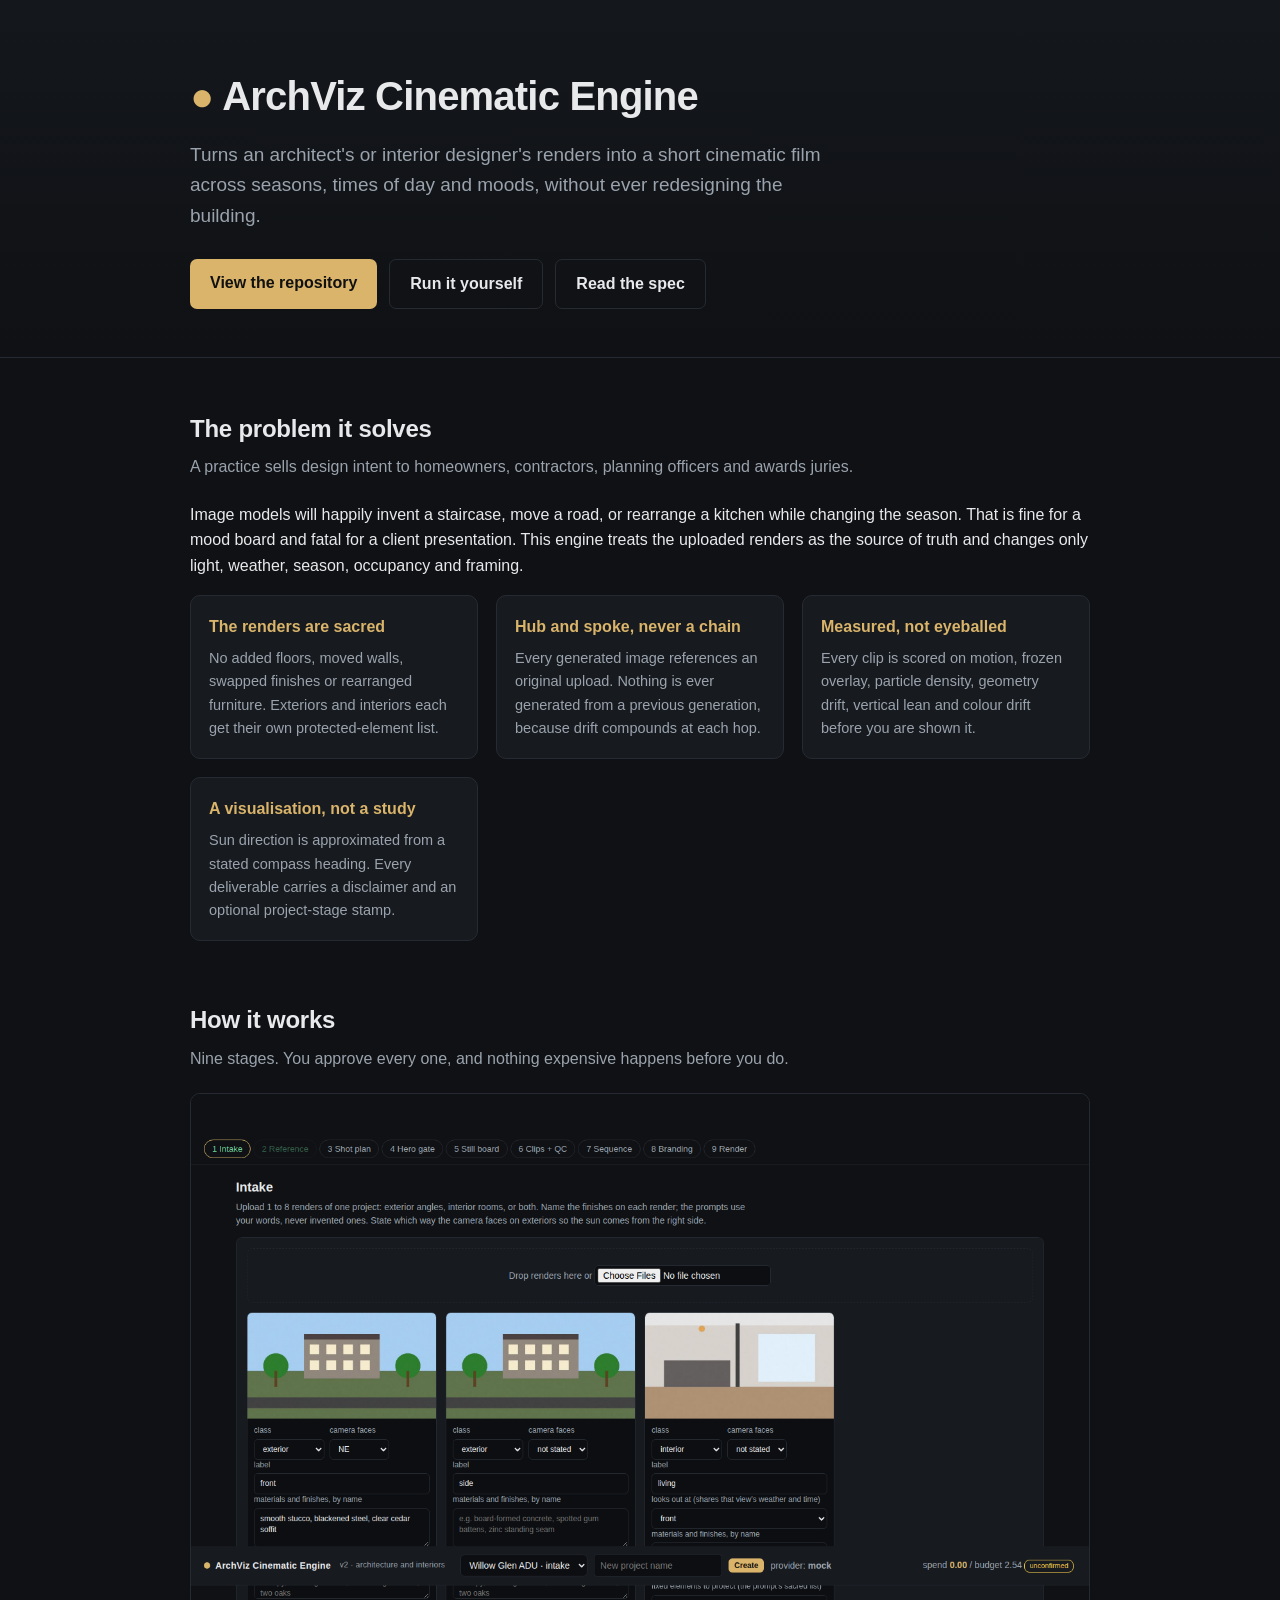
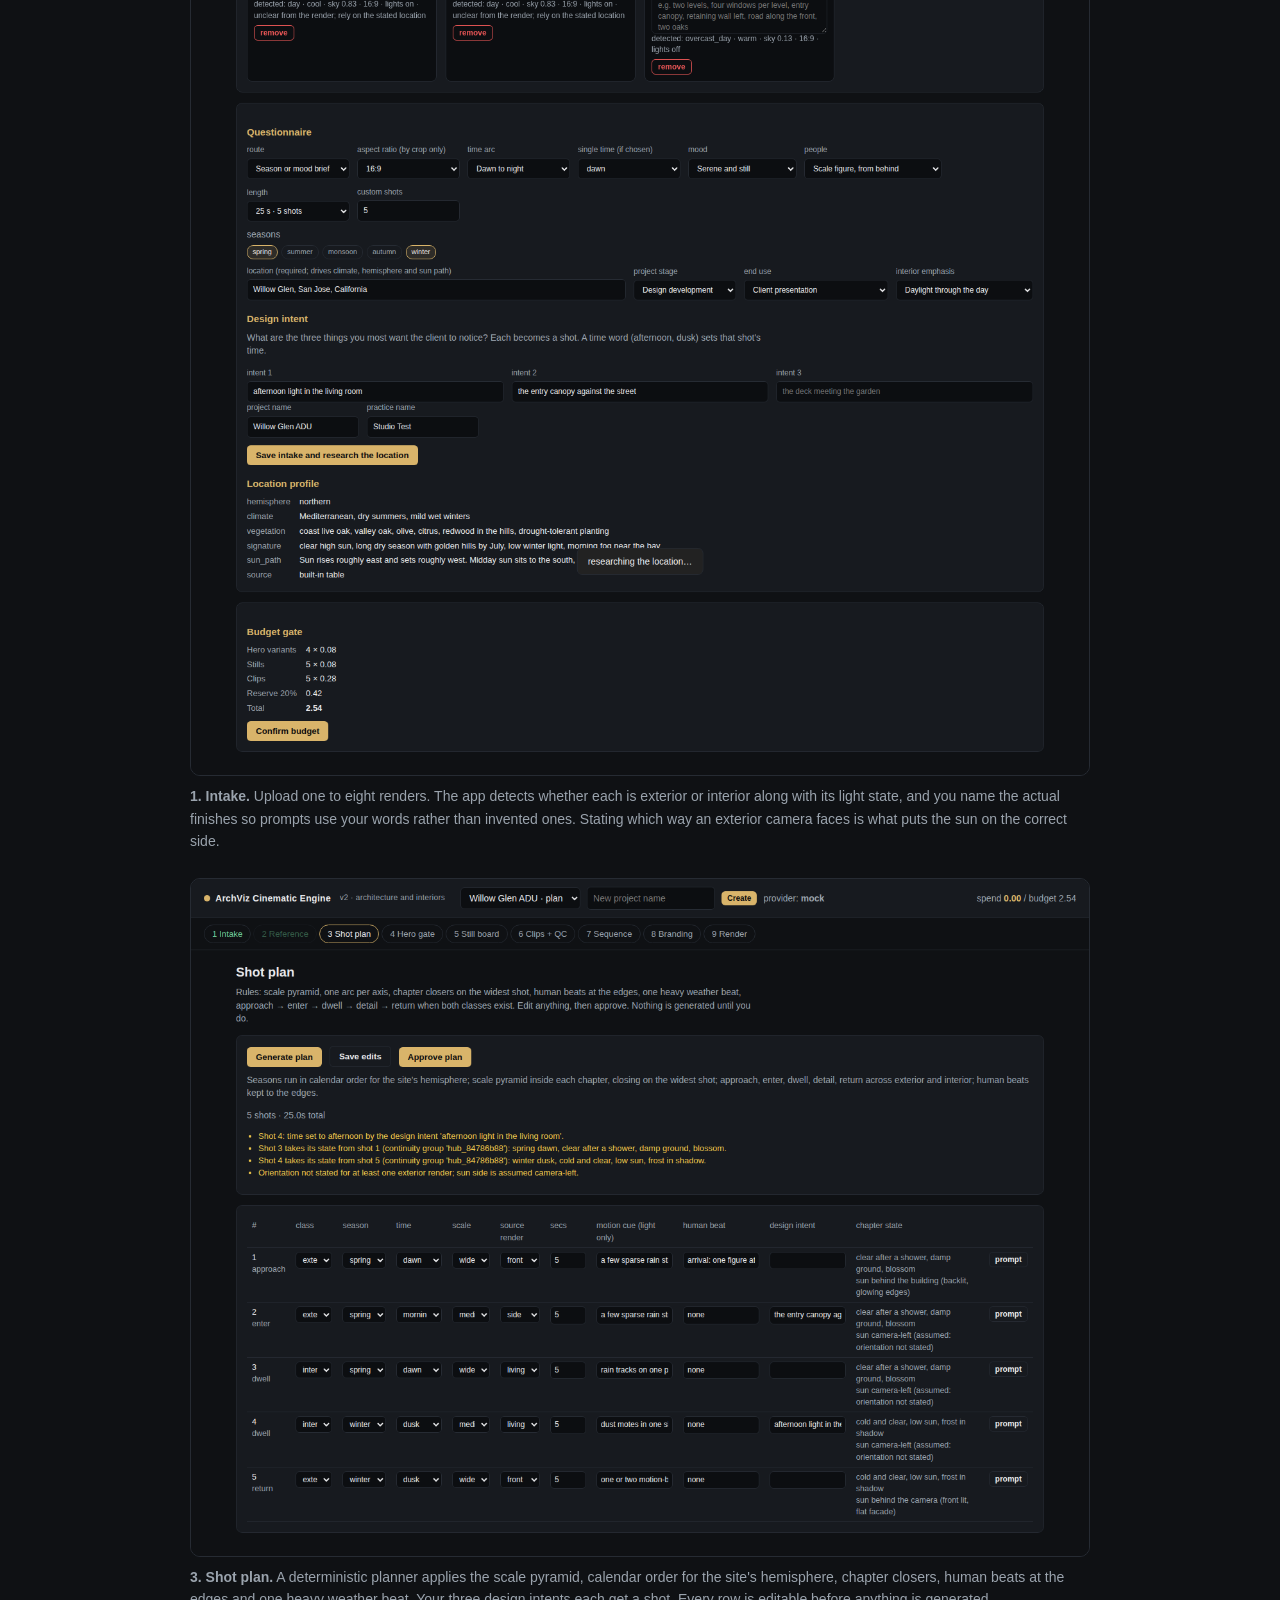
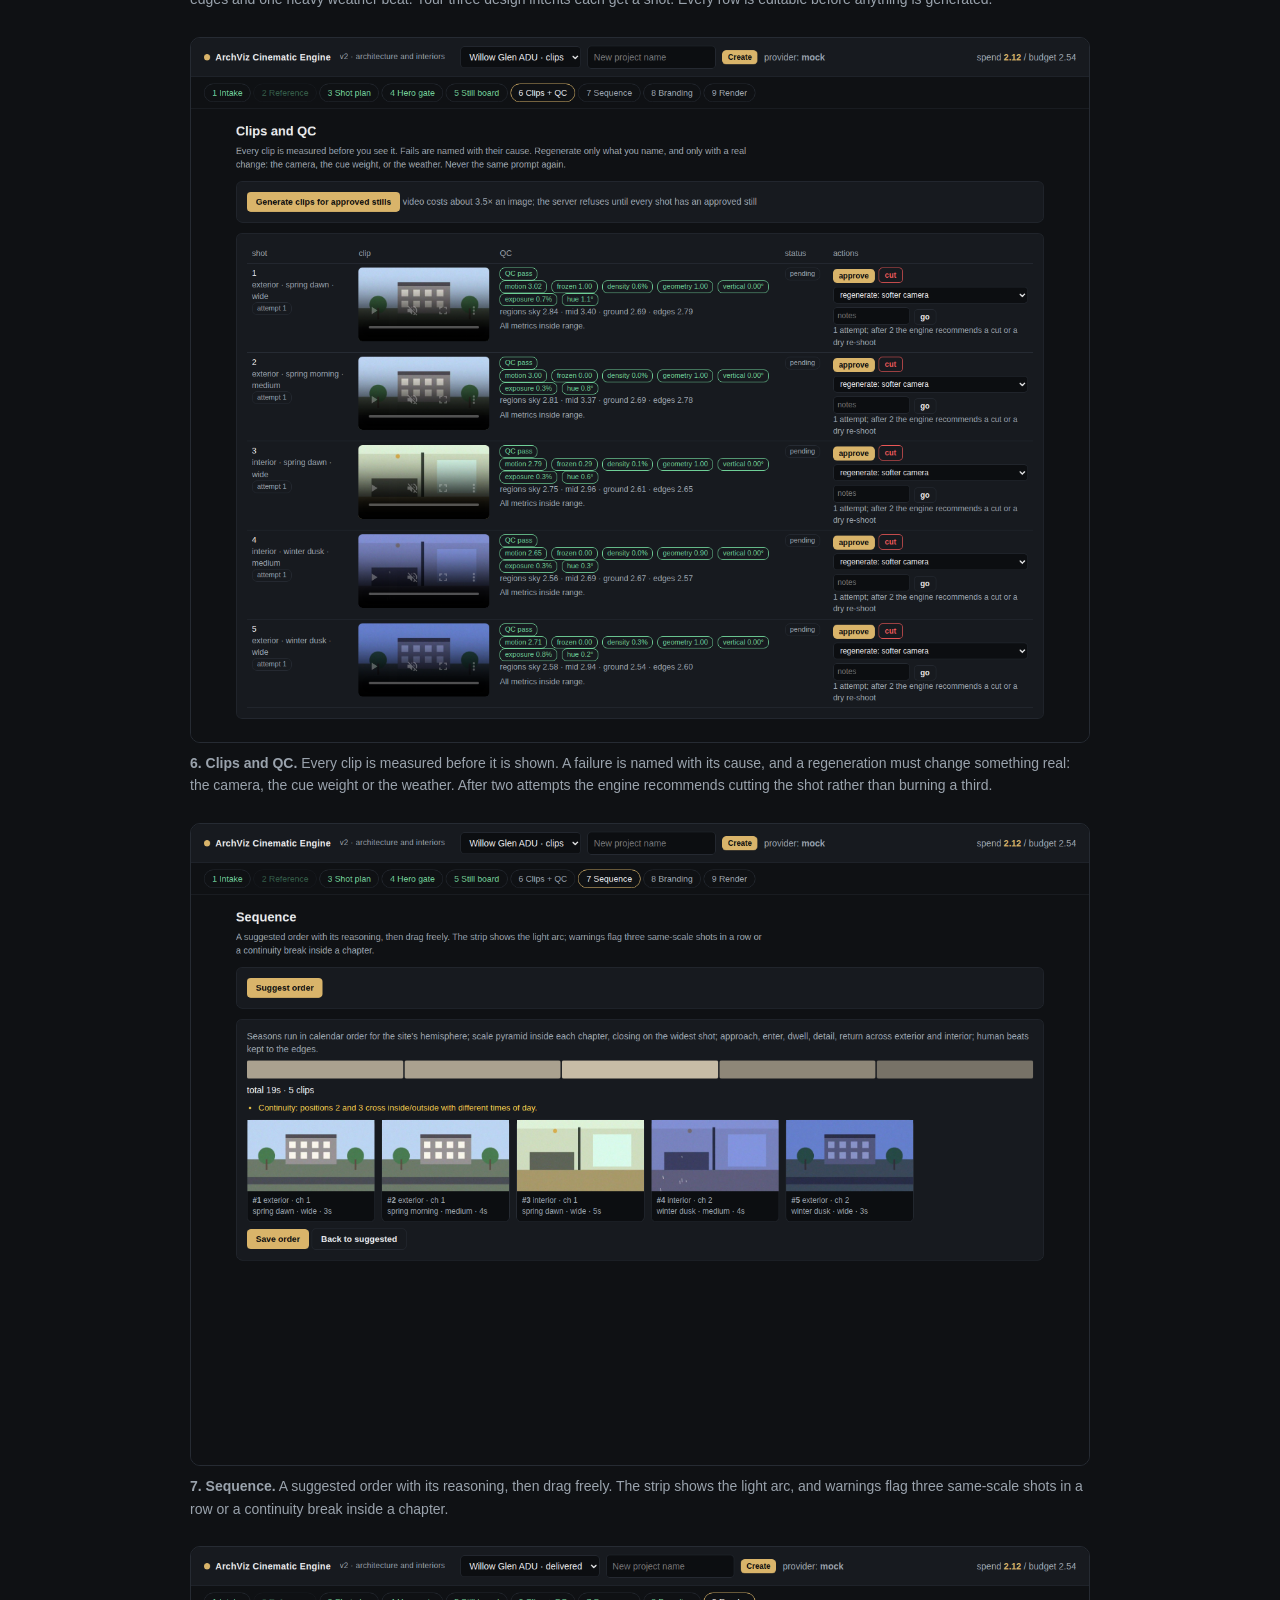
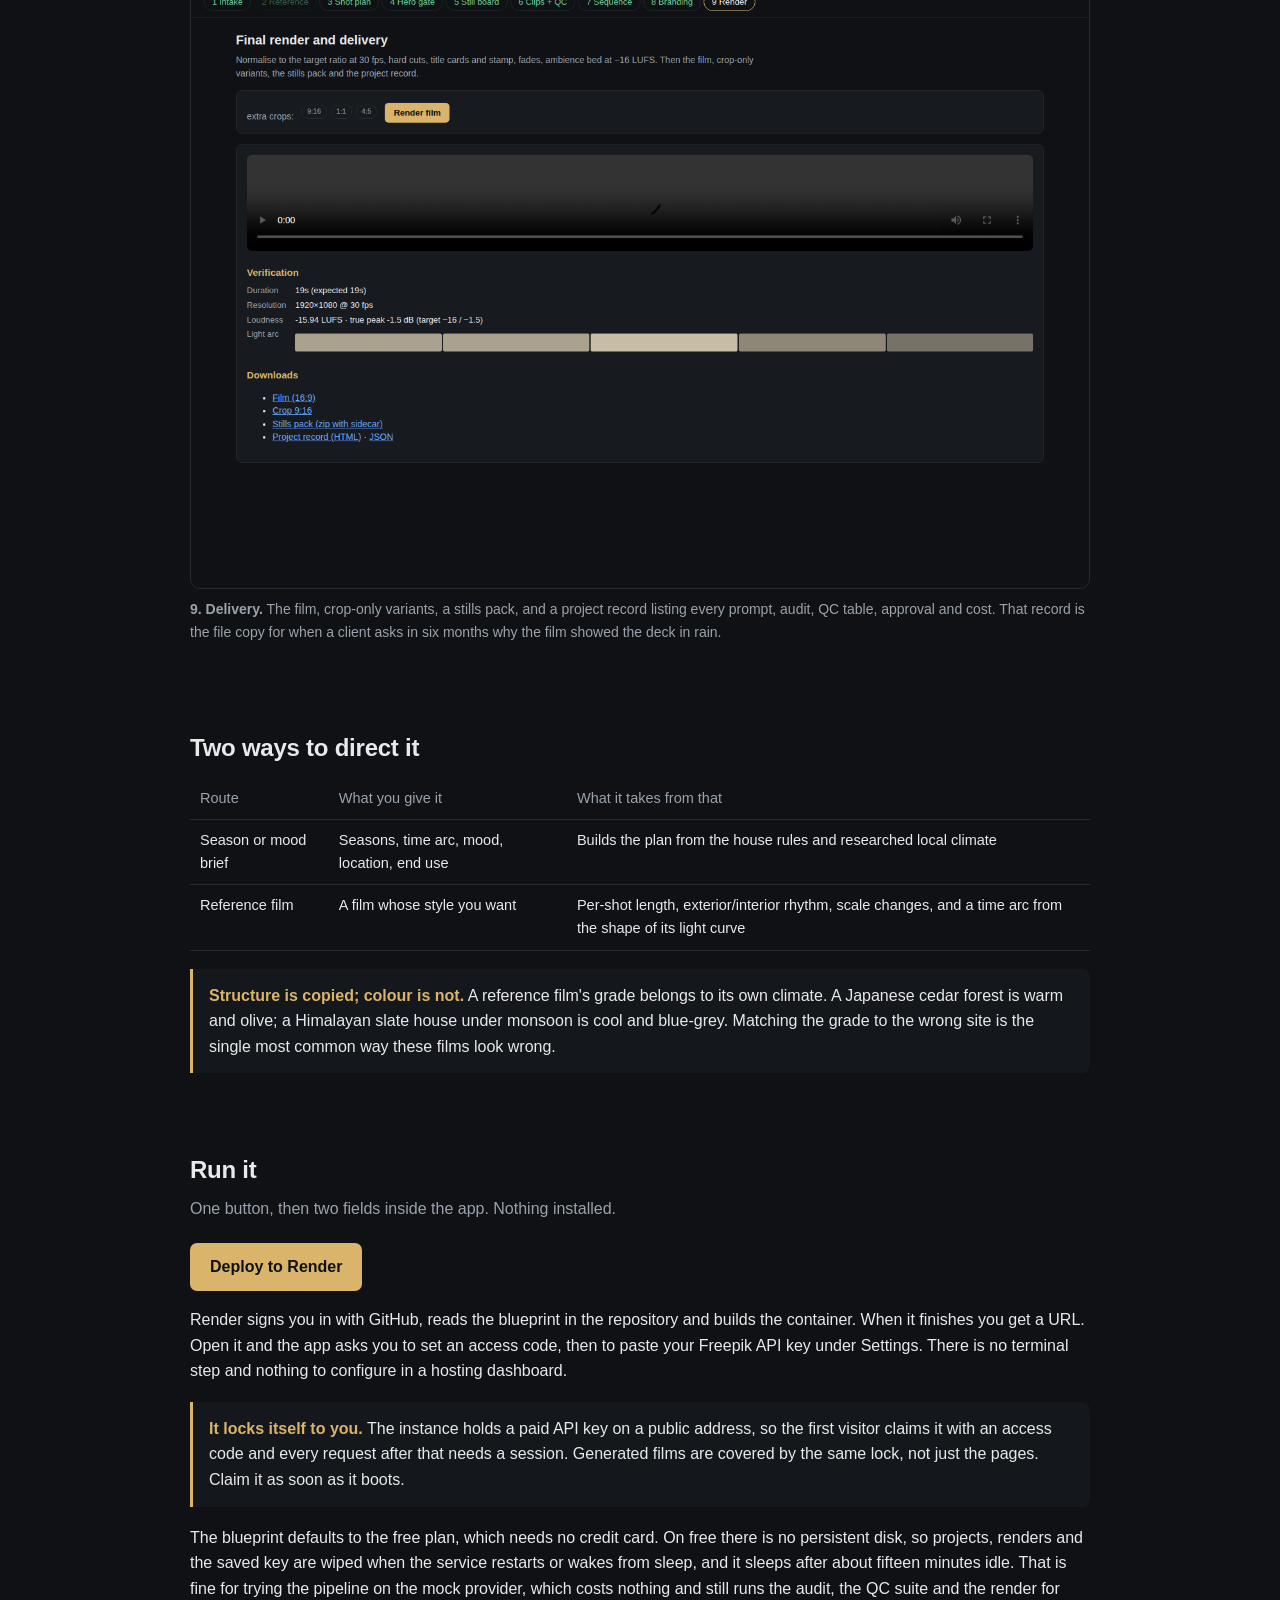
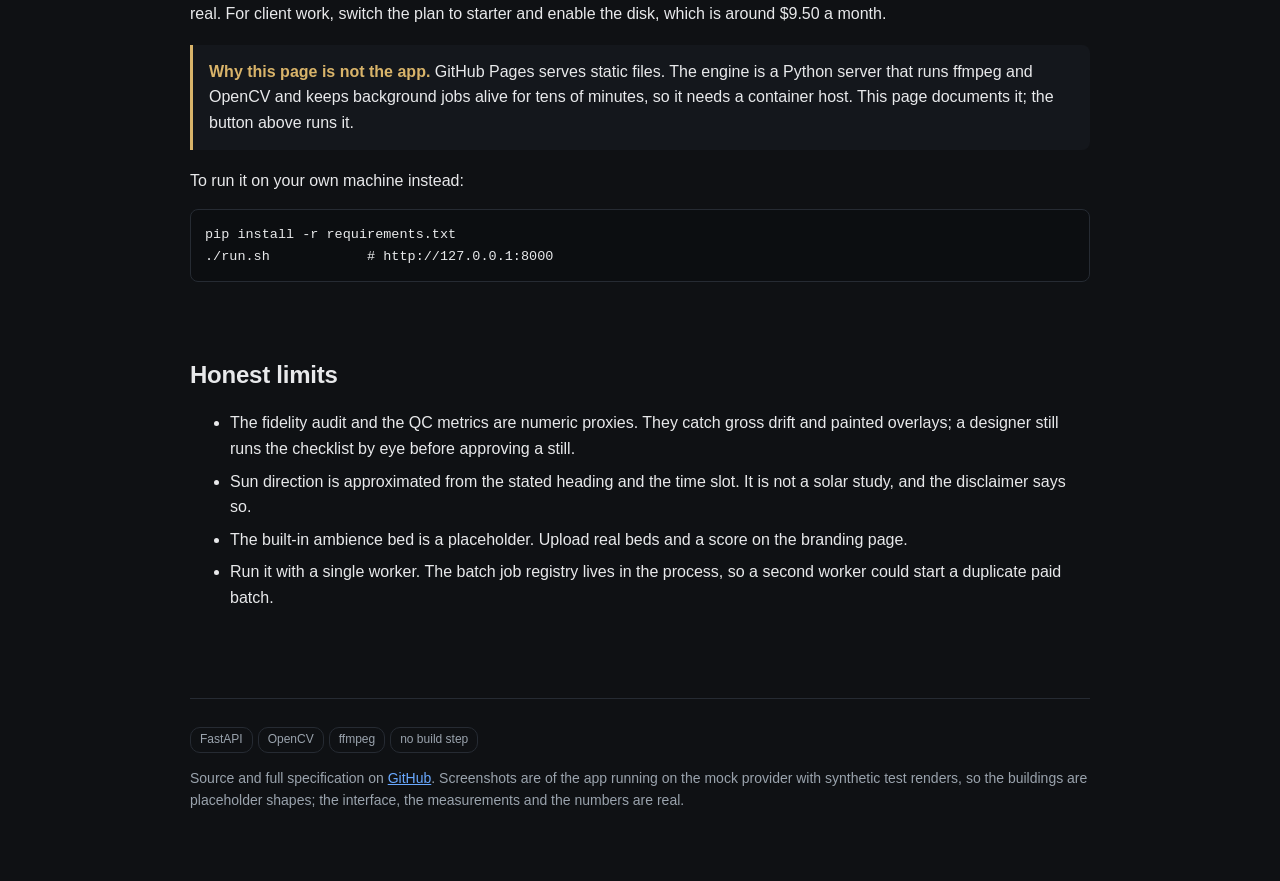
==== docs/index.html @ 14158596 "Make cloud deploy the primary path: one button, no local install The deploy story was Docker-first, " ====
<!doctype html>
<html lang="en">
<head>
<meta charset="utf-8">
<meta name="viewport" content="width=device-width, initial-scale=1">
<title>ArchViz Cinematic Engine</title>
<meta name="description" content="Turns an architect's renders into a short cinematic film across seasons and times of day, without ever redesigning the building.">
<style>
  :root{--bg:#0f1114;--panel:#171a1f;--line:#262b33;--text:#e8e9eb;--muted:#9aa3ad;--accent:#d9b46a;--ok:#6fcf97;--bad:#eb5757}
  *{box-sizing:border-box}
  body{margin:0;background:var(--bg);color:var(--text);font:16px/1.6 -apple-system,"Segoe UI",Helvetica,Arial,sans-serif}
  .wrap{max-width:940px;margin:0 auto;padding:0 20px}
  header{border-bottom:1px solid var(--line);padding:64px 0 48px;background:linear-gradient(180deg,#14171c,#0f1114)}
  h1{font-size:40px;margin:0 0 12px;letter-spacing:-.02em}
  h1 .dot{color:var(--accent)}
  .tagline{color:var(--muted);font-size:19px;max-width:640px;margin:0 0 28px}
  .cta{display:flex;gap:12px;flex-wrap:wrap}
  .btn{display:inline-block;background:var(--accent);color:#111;padding:11px 20px;border-radius:7px;font-weight:600;text-decoration:none}
  .btn.ghost{background:transparent;color:var(--text);border:1px solid var(--line)}
  h2{font-size:24px;margin:52px 0 6px;letter-spacing:-.01em}
  h2 + p.sub{color:var(--muted);margin:0 0 22px}
  section{padding-bottom:8px}
  .grid{display:grid;grid-template-columns:repeat(auto-fit,minmax(260px,1fr));gap:18px}
  .card{background:var(--panel);border:1px solid var(--line);border-radius:10px;padding:18px}
  .card h3{margin:0 0 8px;font-size:16px;color:var(--accent)}
  .card p{margin:0;color:var(--muted);font-size:14.5px}
  figure{margin:0 0 26px}
  figure img{width:100%;border:1px solid var(--line);border-radius:10px;display:block}
  figcaption{color:var(--muted);font-size:14px;margin-top:9px}
  table{width:100%;border-collapse:collapse;font-size:14.5px;margin:10px 0 4px}
  th,td{text-align:left;padding:9px 10px;border-bottom:1px solid var(--line);vertical-align:top}
  th{color:var(--muted);font-weight:500}
  code,pre{font-family:ui-monospace,SFMono-Regular,Menlo,monospace}
  pre{background:#0c0e11;border:1px solid var(--line);border-radius:8px;padding:14px;overflow-x:auto;font-size:13.5px}
  .note{border-left:3px solid var(--accent);background:#14171c;padding:14px 16px;border-radius:0 8px 8px 0;margin:18px 0}
  .note strong{color:var(--accent)}
  ol li,ul li{margin-bottom:7px}
  footer{border-top:1px solid var(--line);margin-top:64px;padding:28px 0 56px;color:var(--muted);font-size:14px}
  a{color:#6aa9ff}
  .tag{display:inline-block;font-size:12px;padding:2px 9px;border-radius:10px;border:1px solid var(--line);color:var(--muted);margin-right:5px}
</style>
</head>
<body>
<header>
  <div class="wrap">
    <h1><span class="dot">&#9679;</span> ArchViz Cinematic Engine</h1>
    <p class="tagline">Turns an architect's or interior designer's renders into a short cinematic film across seasons, times of day and moods, without ever redesigning the building.</p>
    <div class="cta">
      <a class="btn" href="https://github.com/argaurshar/Images-to-video-with-ref-video">View the repository</a>
      <a class="btn ghost" href="#run">Run it yourself</a>
      <a class="btn ghost" href="https://github.com/argaurshar/Images-to-video-with-ref-video/blob/claude/app-md-review-enhance-its81i/SPEC.md">Read the spec</a>
    </div>
  </div>
</header>

<div class="wrap">

<section>
  <h2>The problem it solves</h2>
  <p class="sub">A practice sells design intent to homeowners, contractors, planning officers and awards juries.</p>
  <p>Image models will happily invent a staircase, move a road, or rearrange a kitchen while changing the season. That is fine for a mood board and fatal for a client presentation. This engine treats the uploaded renders as the source of truth and changes only light, weather, season, occupancy and framing.</p>
  <div class="grid">
    <div class="card"><h3>The renders are sacred</h3><p>No added floors, moved walls, swapped finishes or rearranged furniture. Exteriors and interiors each get their own protected-element list.</p></div>
    <div class="card"><h3>Hub and spoke, never a chain</h3><p>Every generated image references an original upload. Nothing is ever generated from a previous generation, because drift compounds at each hop.</p></div>
    <div class="card"><h3>Measured, not eyeballed</h3><p>Every clip is scored on motion, frozen overlay, particle density, geometry drift, vertical lean and colour drift before you are shown it.</p></div>
    <div class="card"><h3>A visualisation, not a study</h3><p>Sun direction is approximated from a stated compass heading. Every deliverable carries a disclaimer and an optional project-stage stamp.</p></div>
  </div>
</section>

<section>
  <h2>How it works</h2>
  <p class="sub">Nine stages. You approve every one, and nothing expensive happens before you do.</p>

  <figure>
    <img src="img/intake.png" alt="Intake screen with uploaded renders, detected properties, and the questionnaire">
    <figcaption><strong>1. Intake.</strong> Upload one to eight renders. The app detects whether each is exterior or interior along with its light state, and you name the actual finishes so prompts use your words rather than invented ones. Stating which way an exterior camera faces is what puts the sun on the correct side.</figcaption>
  </figure>

  <figure>
    <img src="img/plan.png" alt="Shot plan table with class, season, time, scale, source render, duration and design intent per shot">
    <figcaption><strong>3. Shot plan.</strong> A deterministic planner applies the scale pyramid, calendar order for the site's hemisphere, chapter closers, human beats at the edges and one heavy weather beat. Your three design intents each get a shot. Every row is editable before anything is generated.</figcaption>
  </figure>

  <figure>
    <img src="img/clips-qc.png" alt="Clips table with per-clip QC metrics and pass badges">
    <figcaption><strong>6. Clips and QC.</strong> Every clip is measured before it is shown. A failure is named with its cause, and a regeneration must change something real: the camera, the cue weight or the weather. After two attempts the engine recommends cutting the shot rather than burning a third.</figcaption>
  </figure>

  <figure>
    <img src="img/sequence.png" alt="Sequence editor with draggable clip thumbnails and a brightness strip">
    <figcaption><strong>7. Sequence.</strong> A suggested order with its reasoning, then drag freely. The strip shows the light arc, and warnings flag three same-scale shots in a row or a continuity break inside a chapter.</figcaption>
  </figure>

  <figure>
    <img src="img/render.png" alt="Final render screen with verification numbers and download links">
    <figcaption><strong>9. Delivery.</strong> The film, crop-only variants, a stills pack, and a project record listing every prompt, audit, QC table, approval and cost. That record is the file copy for when a client asks in six months why the film showed the deck in rain.</figcaption>
  </figure>
</section>

<section>
  <h2>Two ways to direct it</h2>
  <table>
    <tr><th>Route</th><th>What you give it</th><th>What it takes from that</th></tr>
    <tr><td>Season or mood brief</td><td>Seasons, time arc, mood, location, end use</td><td>Builds the plan from the house rules and researched local climate</td></tr>
    <tr><td>Reference film</td><td>A film whose style you want</td><td>Per-shot length, exterior/interior rhythm, scale changes, and a time arc from the shape of its light curve</td></tr>
  </table>
  <div class="note"><strong>Structure is copied; colour is not.</strong> A reference film's grade belongs to its own climate. A Japanese cedar forest is warm and olive; a Himalayan slate house under monsoon is cool and blue-grey. Matching the grade to the wrong site is the single most common way these films look wrong.</div>
</section>

<section id="run">
  <h2>Run it</h2>
  <p class="sub">One button, then two fields inside the app. Nothing installed.</p>
  <p><a class="btn" href="https://render.com/deploy?repo=https://github.com/argaurshar/Images-to-video-with-ref-video">Deploy to Render</a></p>
  <p>Render signs you in with GitHub, reads the blueprint in the repository and builds the container. When it finishes you get a URL. Open it and the app asks you to set an access code, then to paste your Freepik API key under Settings. There is no terminal step and nothing to configure in a hosting dashboard.</p>
  <div class="note"><strong>It locks itself to you.</strong> The instance holds a paid API key on a public address, so the first visitor claims it with an access code and every request after that needs a session. Generated films are covered by the same lock, not just the pages. Claim it as soon as it boots.</div>
  <p>The blueprint defaults to the free plan, which needs no credit card. On free there is no persistent disk, so projects, renders and the saved key are wiped when the service restarts or wakes from sleep, and it sleeps after about fifteen minutes idle. That is fine for trying the pipeline on the mock provider, which costs nothing and still runs the audit, the QC suite and the render for real. For client work, switch the plan to starter and enable the disk, which is around $9.50 a month.</p>
  <div class="note"><strong>Why this page is not the app.</strong> GitHub Pages serves static files. The engine is a Python server that runs ffmpeg and OpenCV and keeps background jobs alive for tens of minutes, so it needs a container host. This page documents it; the button above runs it.</div>
  <p>To run it on your own machine instead:</p>
  <pre>pip install -r requirements.txt
./run.sh            # http://127.0.0.1:8000</pre>
</section>

<section>
  <h2>Honest limits</h2>
  <ul>
    <li>The fidelity audit and the QC metrics are numeric proxies. They catch gross drift and painted overlays; a designer still runs the checklist by eye before approving a still.</li>
    <li>Sun direction is approximated from the stated heading and the time slot. It is not a solar study, and the disclaimer says so.</li>
    <li>The built-in ambience bed is a placeholder. Upload real beds and a score on the branding page.</li>
    <li>Run it with a single worker. The batch job registry lives in the process, so a second worker could start a duplicate paid batch.</li>
  </ul>
</section>

<footer>
  <div class="wrap" style="padding:0">
    <span class="tag">FastAPI</span><span class="tag">OpenCV</span><span class="tag">ffmpeg</span><span class="tag">no build step</span>
    <p>Source and full specification on <a href="https://github.com/argaurshar/Images-to-video-with-ref-video">GitHub</a>. Screenshots are of the app running on the mock provider with synthetic test renders, so the buildings are placeholder shapes; the interface, the measurements and the numbers are real.</p>
  </div>
</footer>

</div>
</body>
</html>
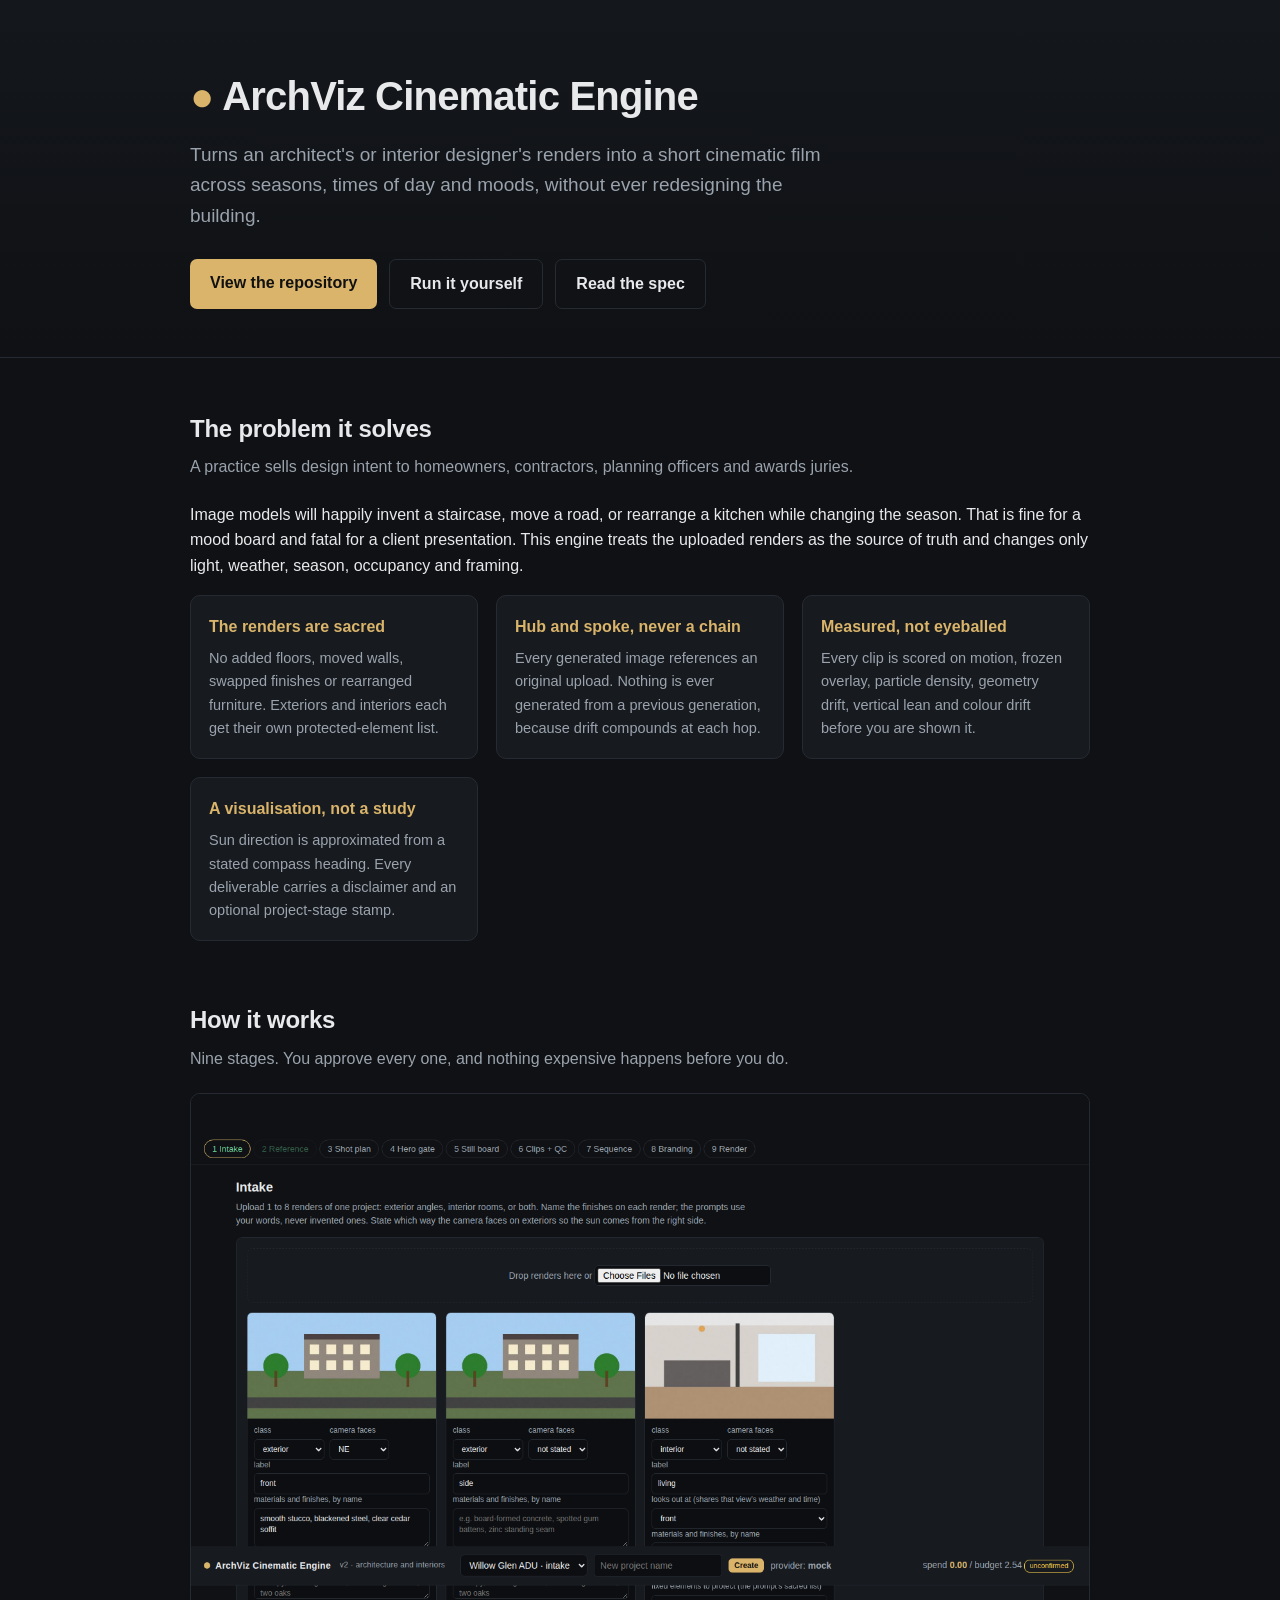
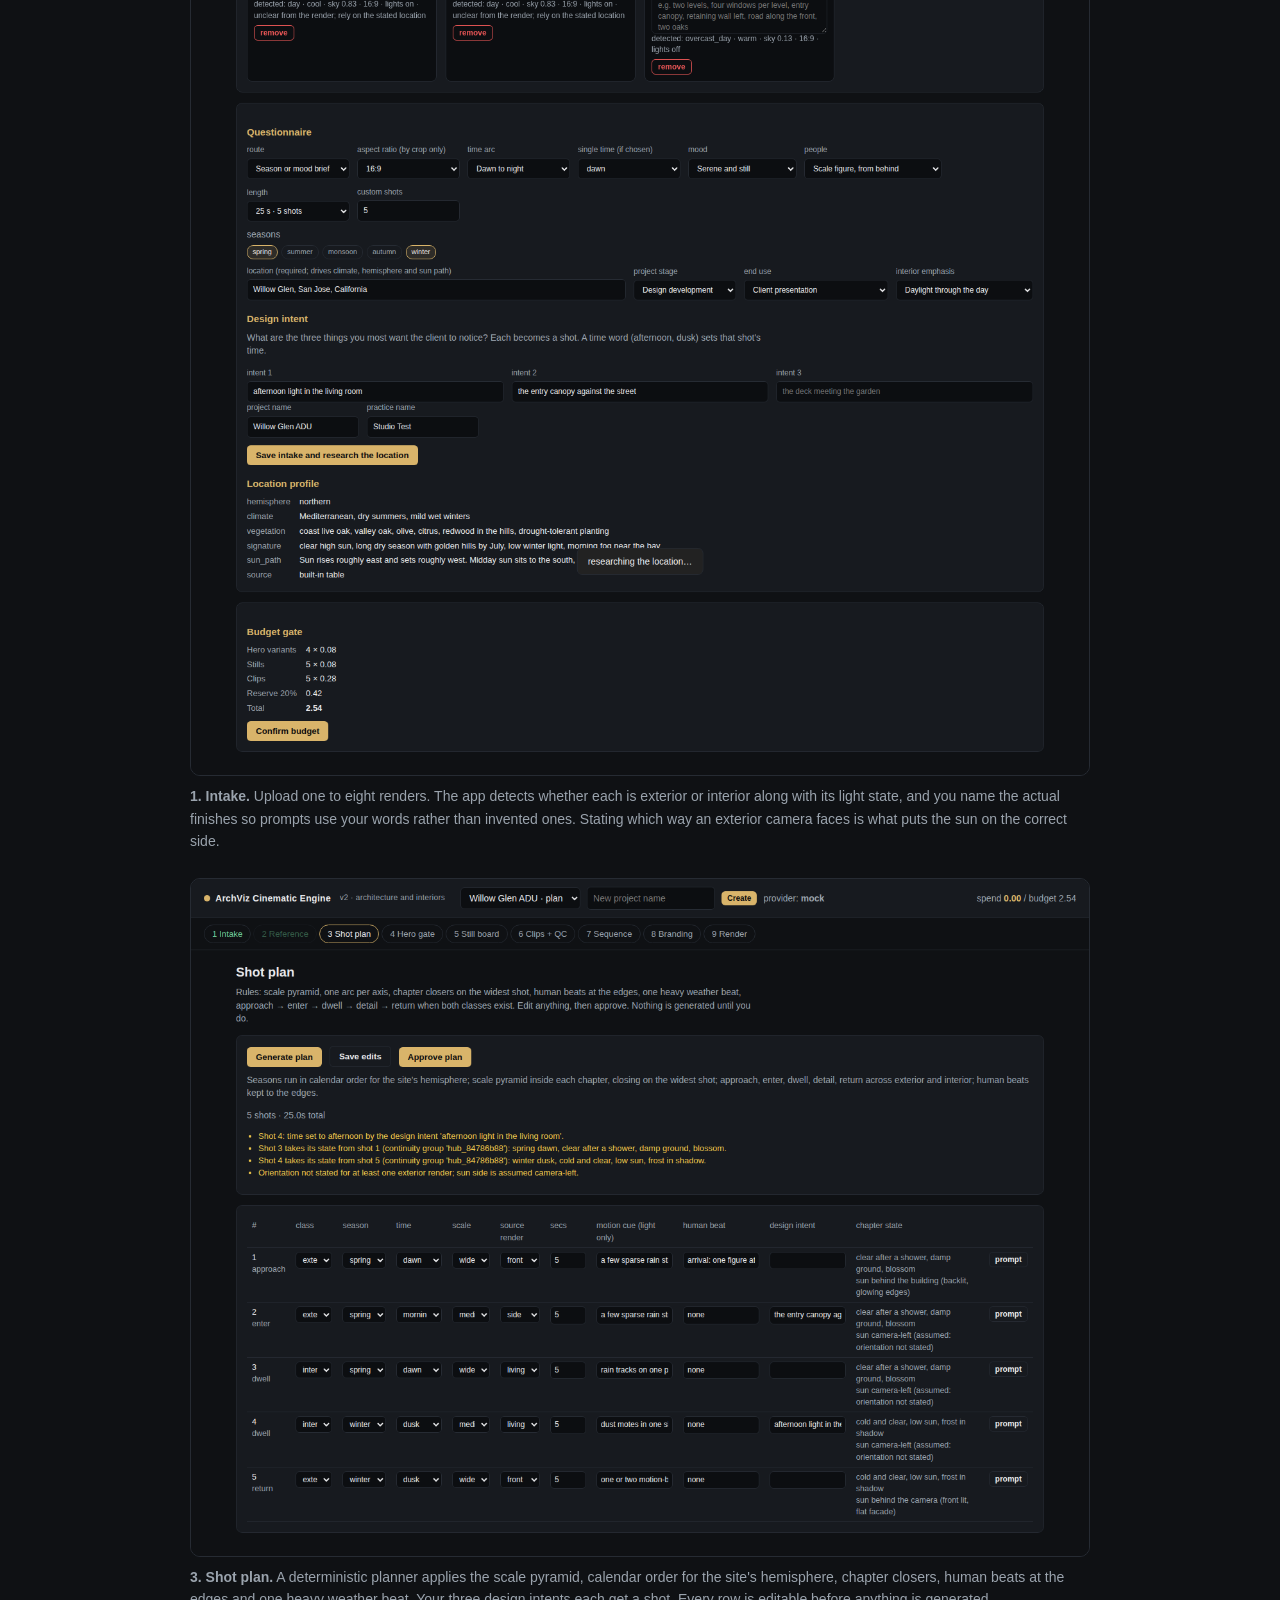
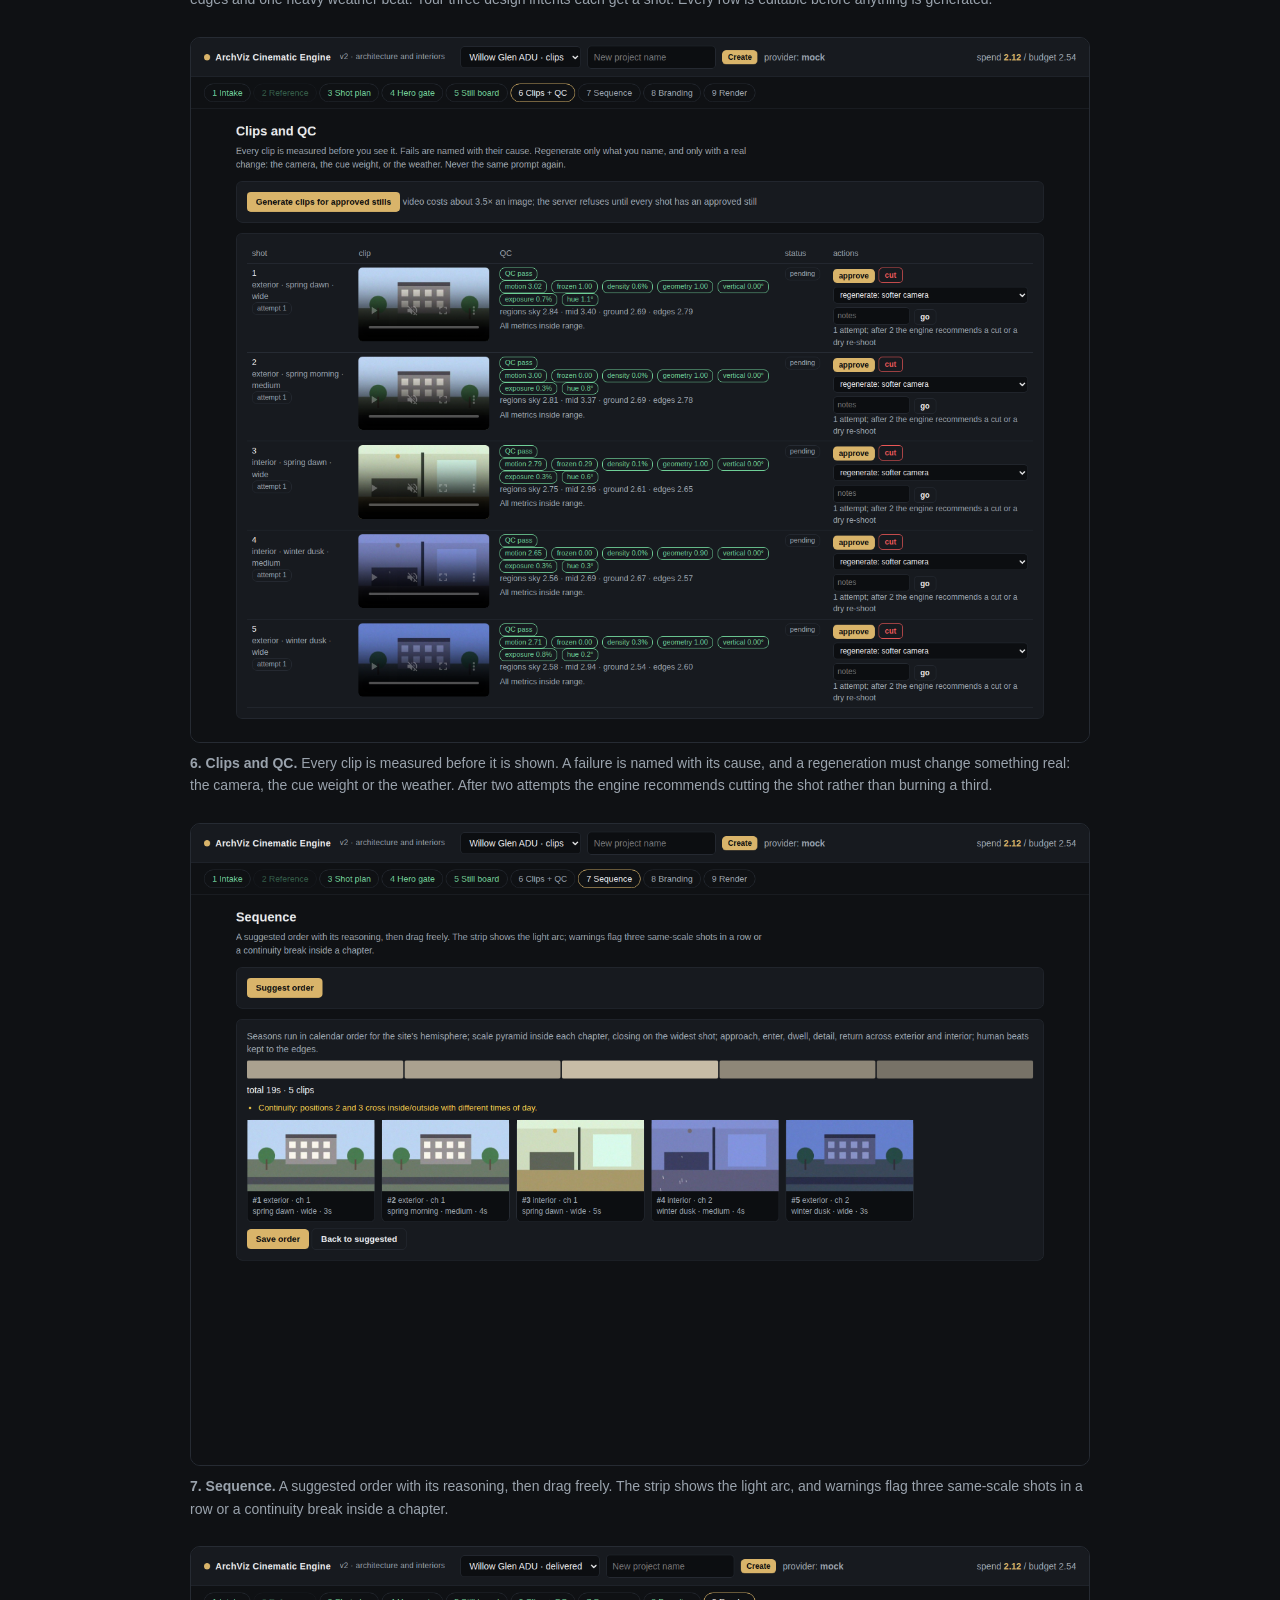
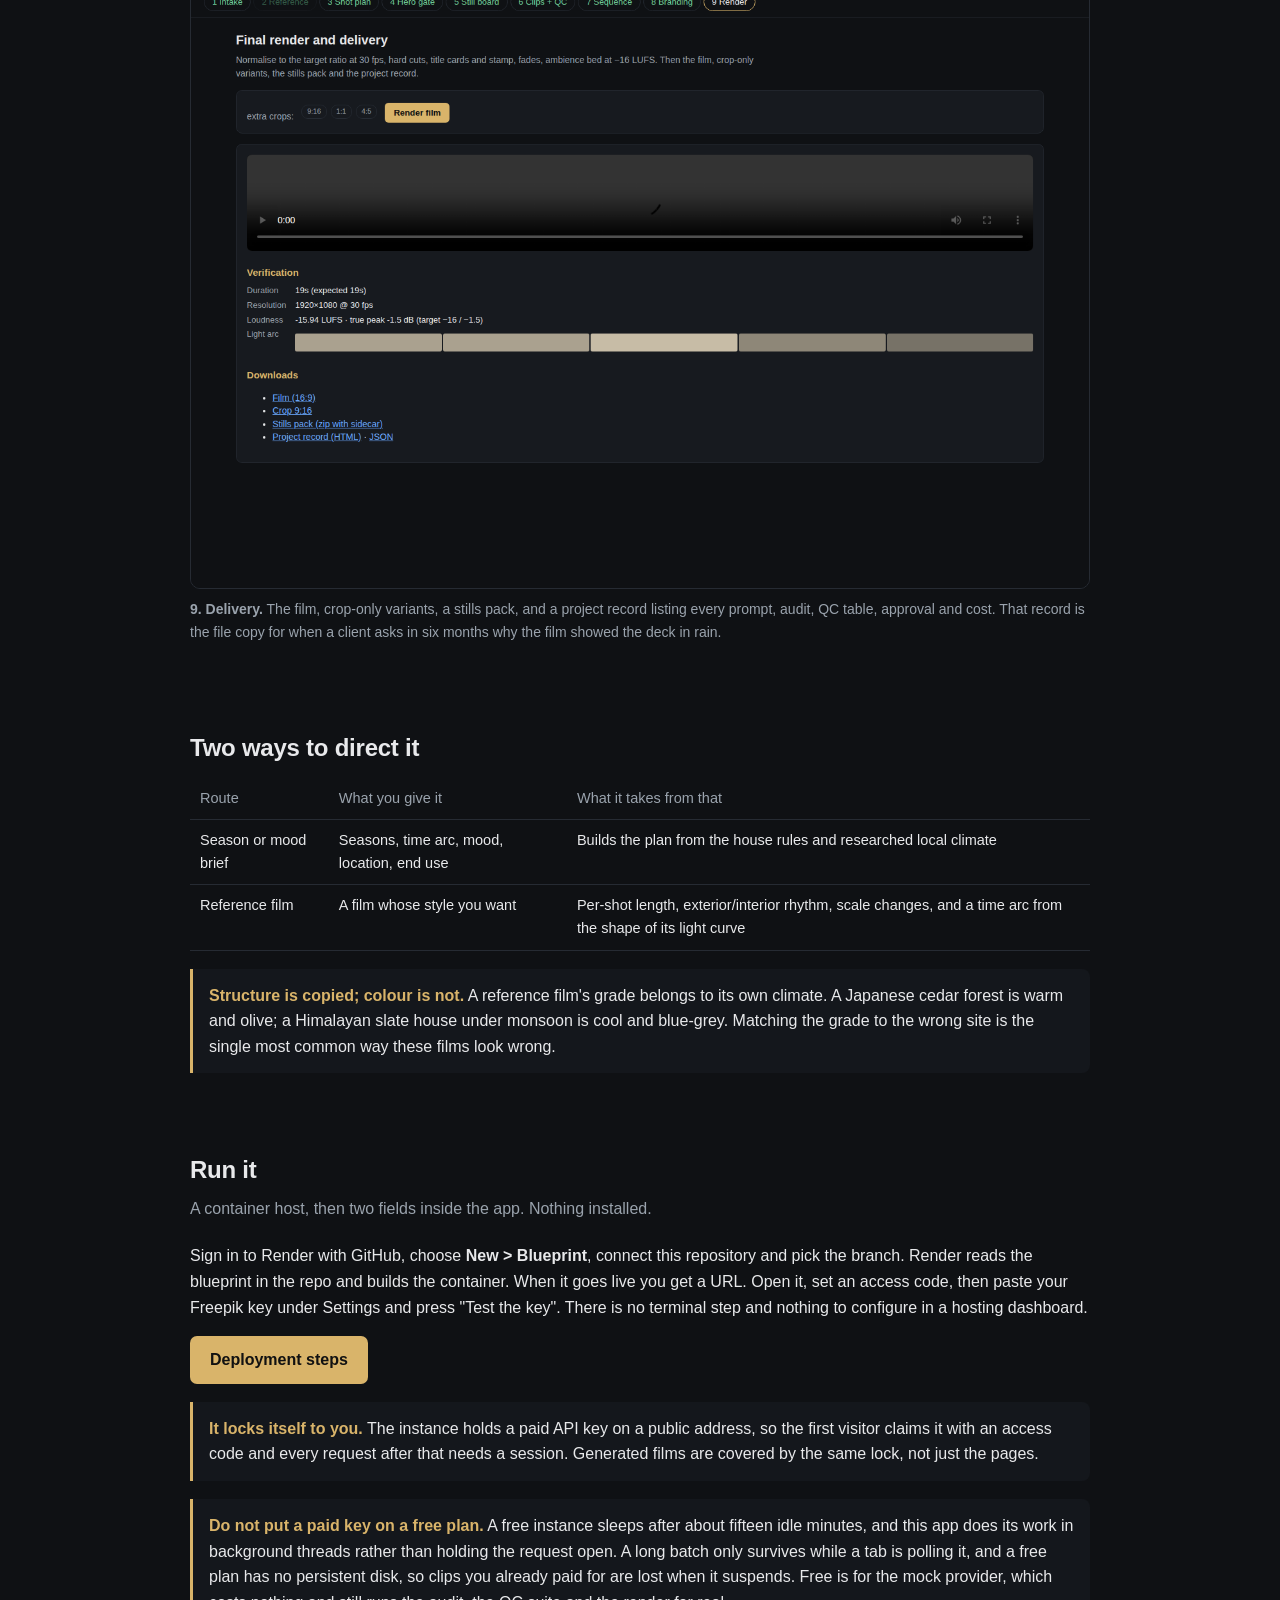
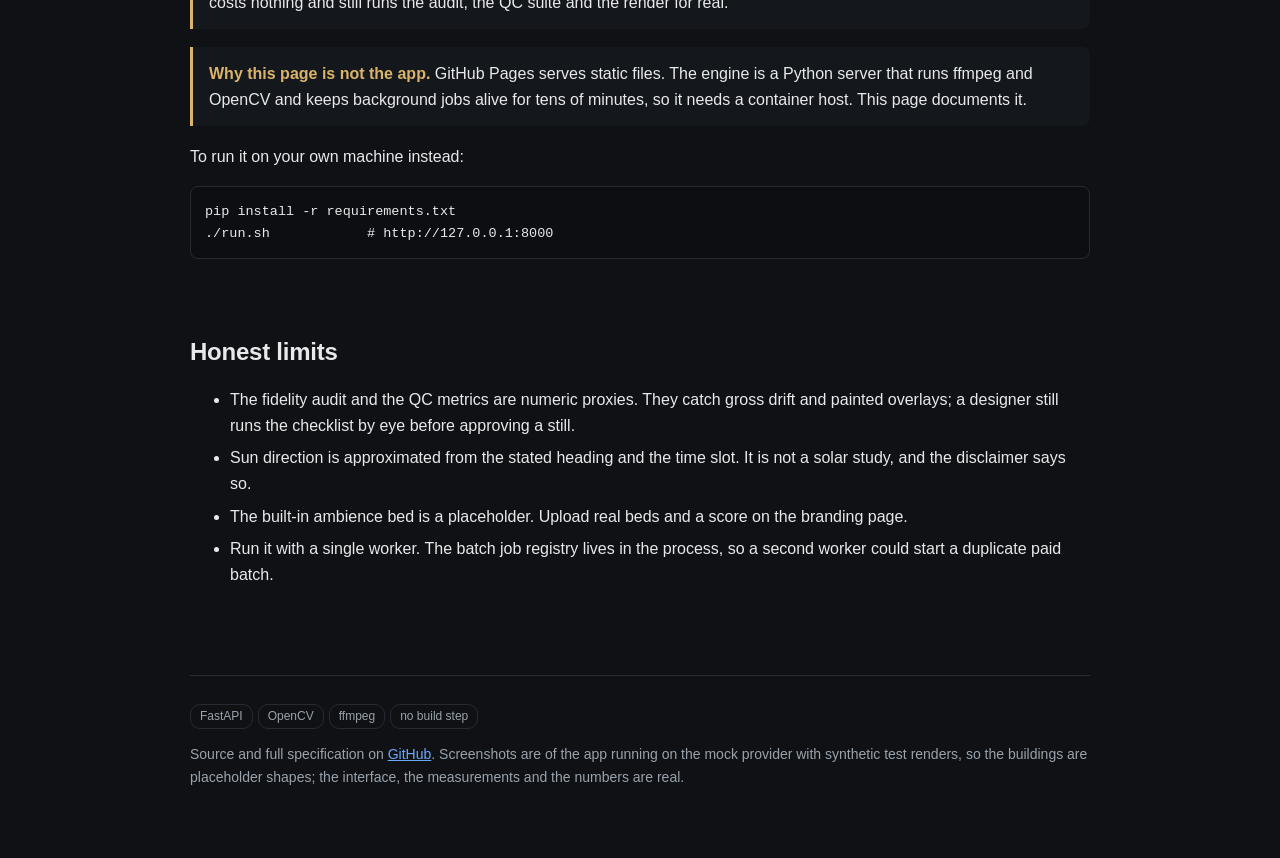
==== commit d2459220: "Correct the deploy path, and stop recommending a paid key on a free plan Research into hosting turne" ====
--- a/docs/index.html
+++ b/docs/index.html
@@ -109,12 +109,12 @@
 
 <section id="run">
   <h2>Run it</h2>
-  <p class="sub">One button, then two fields inside the app. Nothing installed.</p>
-  <p><a class="btn" href="https://render.com/deploy?repo=https://github.com/argaurshar/Images-to-video-with-ref-video">Deploy to Render</a></p>
-  <p>Render signs you in with GitHub, reads the blueprint in the repository and builds the container. When it finishes you get a URL. Open it and the app asks you to set an access code, then to paste your Freepik API key under Settings. There is no terminal step and nothing to configure in a hosting dashboard.</p>
-  <div class="note"><strong>It locks itself to you.</strong> The instance holds a paid API key on a public address, so the first visitor claims it with an access code and every request after that needs a session. Generated films are covered by the same lock, not just the pages. Claim it as soon as it boots.</div>
-  <p>The blueprint defaults to the free plan, which needs no credit card. On free there is no persistent disk, so projects, renders and the saved key are wiped when the service restarts or wakes from sleep, and it sleeps after about fifteen minutes idle. That is fine for trying the pipeline on the mock provider, which costs nothing and still runs the audit, the QC suite and the render for real. For client work, switch the plan to starter and enable the disk, which is around $9.50 a month.</p>
-  <div class="note"><strong>Why this page is not the app.</strong> GitHub Pages serves static files. The engine is a Python server that runs ffmpeg and OpenCV and keeps background jobs alive for tens of minutes, so it needs a container host. This page documents it; the button above runs it.</div>
+  <p class="sub">A container host, then two fields inside the app. Nothing installed.</p>
+  <p>Sign in to Render with GitHub, choose <strong>New &gt; Blueprint</strong>, connect this repository and pick the branch. Render reads the blueprint in the repo and builds the container. When it goes live you get a URL. Open it, set an access code, then paste your Freepik key under Settings and press "Test the key". There is no terminal step and nothing to configure in a hosting dashboard.</p>
+  <p><a class="btn" href="https://github.com/argaurshar/Images-to-video-with-ref-video#run-it-in-the-cloud-with-nothing-installed">Deployment steps</a></p>
+  <div class="note"><strong>It locks itself to you.</strong> The instance holds a paid API key on a public address, so the first visitor claims it with an access code and every request after that needs a session. Generated films are covered by the same lock, not just the pages.</div>
+  <div class="note"><strong>Do not put a paid key on a free plan.</strong> A free instance sleeps after about fifteen idle minutes, and this app does its work in background threads rather than holding the request open. A long batch only survives while a tab is polling it, and a free plan has no persistent disk, so clips you already paid for are lost when it suspends. Free is for the mock provider, which costs nothing and still runs the audit, the QC suite and the render for real.</div>
+  <div class="note"><strong>Why this page is not the app.</strong> GitHub Pages serves static files. The engine is a Python server that runs ffmpeg and OpenCV and keeps background jobs alive for tens of minutes, so it needs a container host. This page documents it.</div>
   <p>To run it on your own machine instead:</p>
   <pre>pip install -r requirements.txt
 ./run.sh            # http://127.0.0.1:8000</pre>
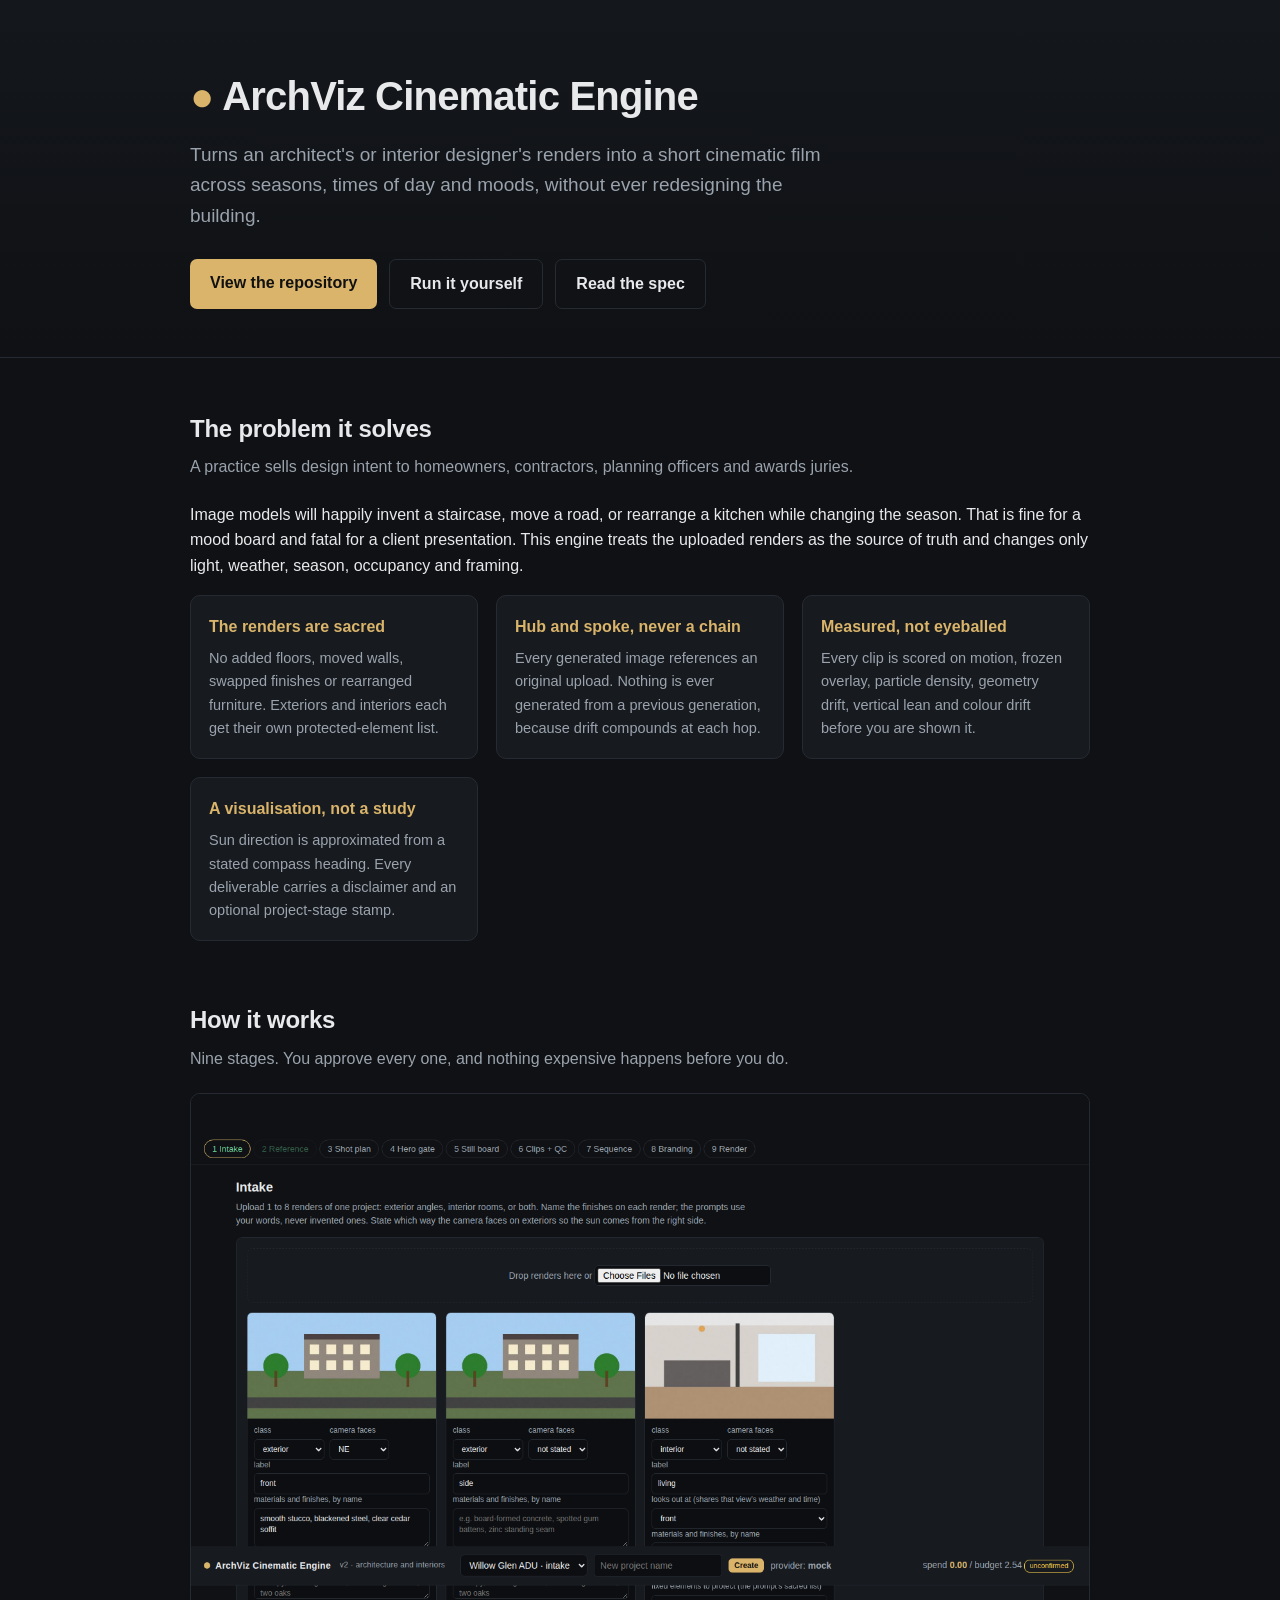
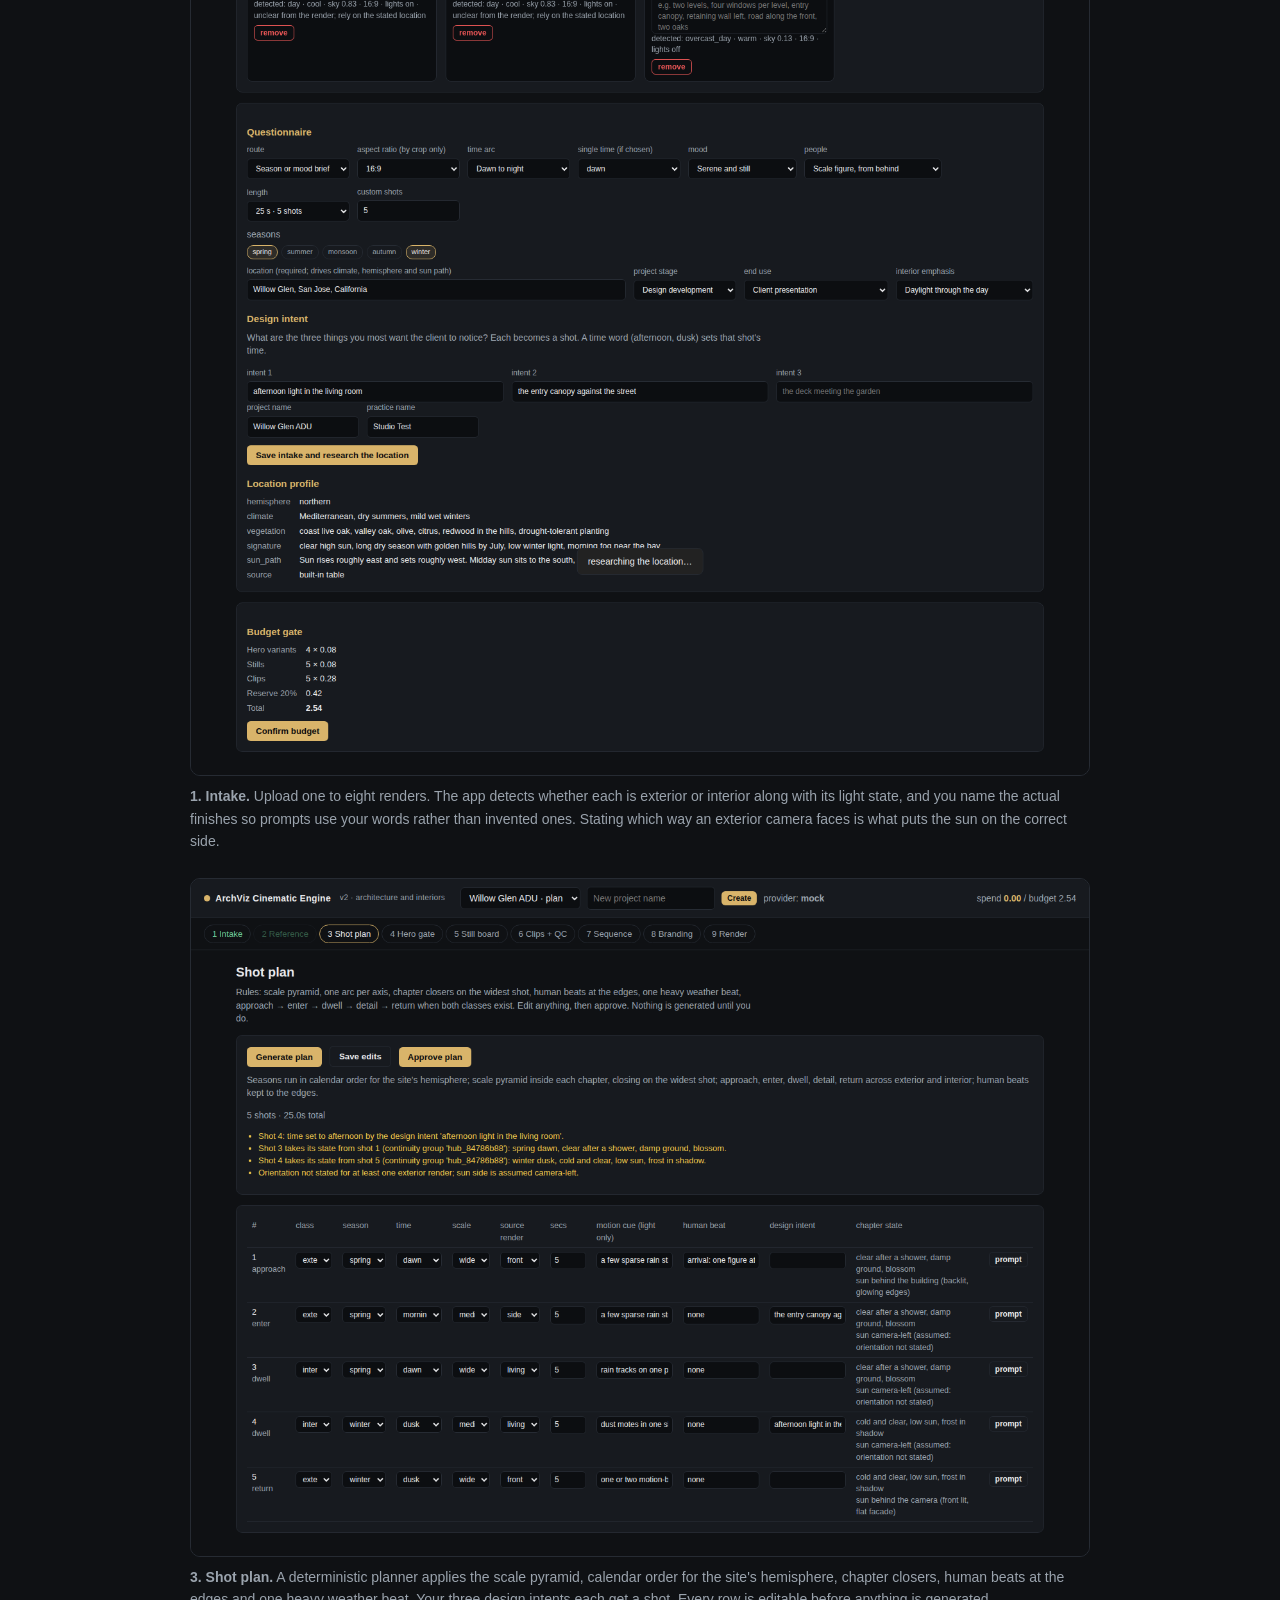
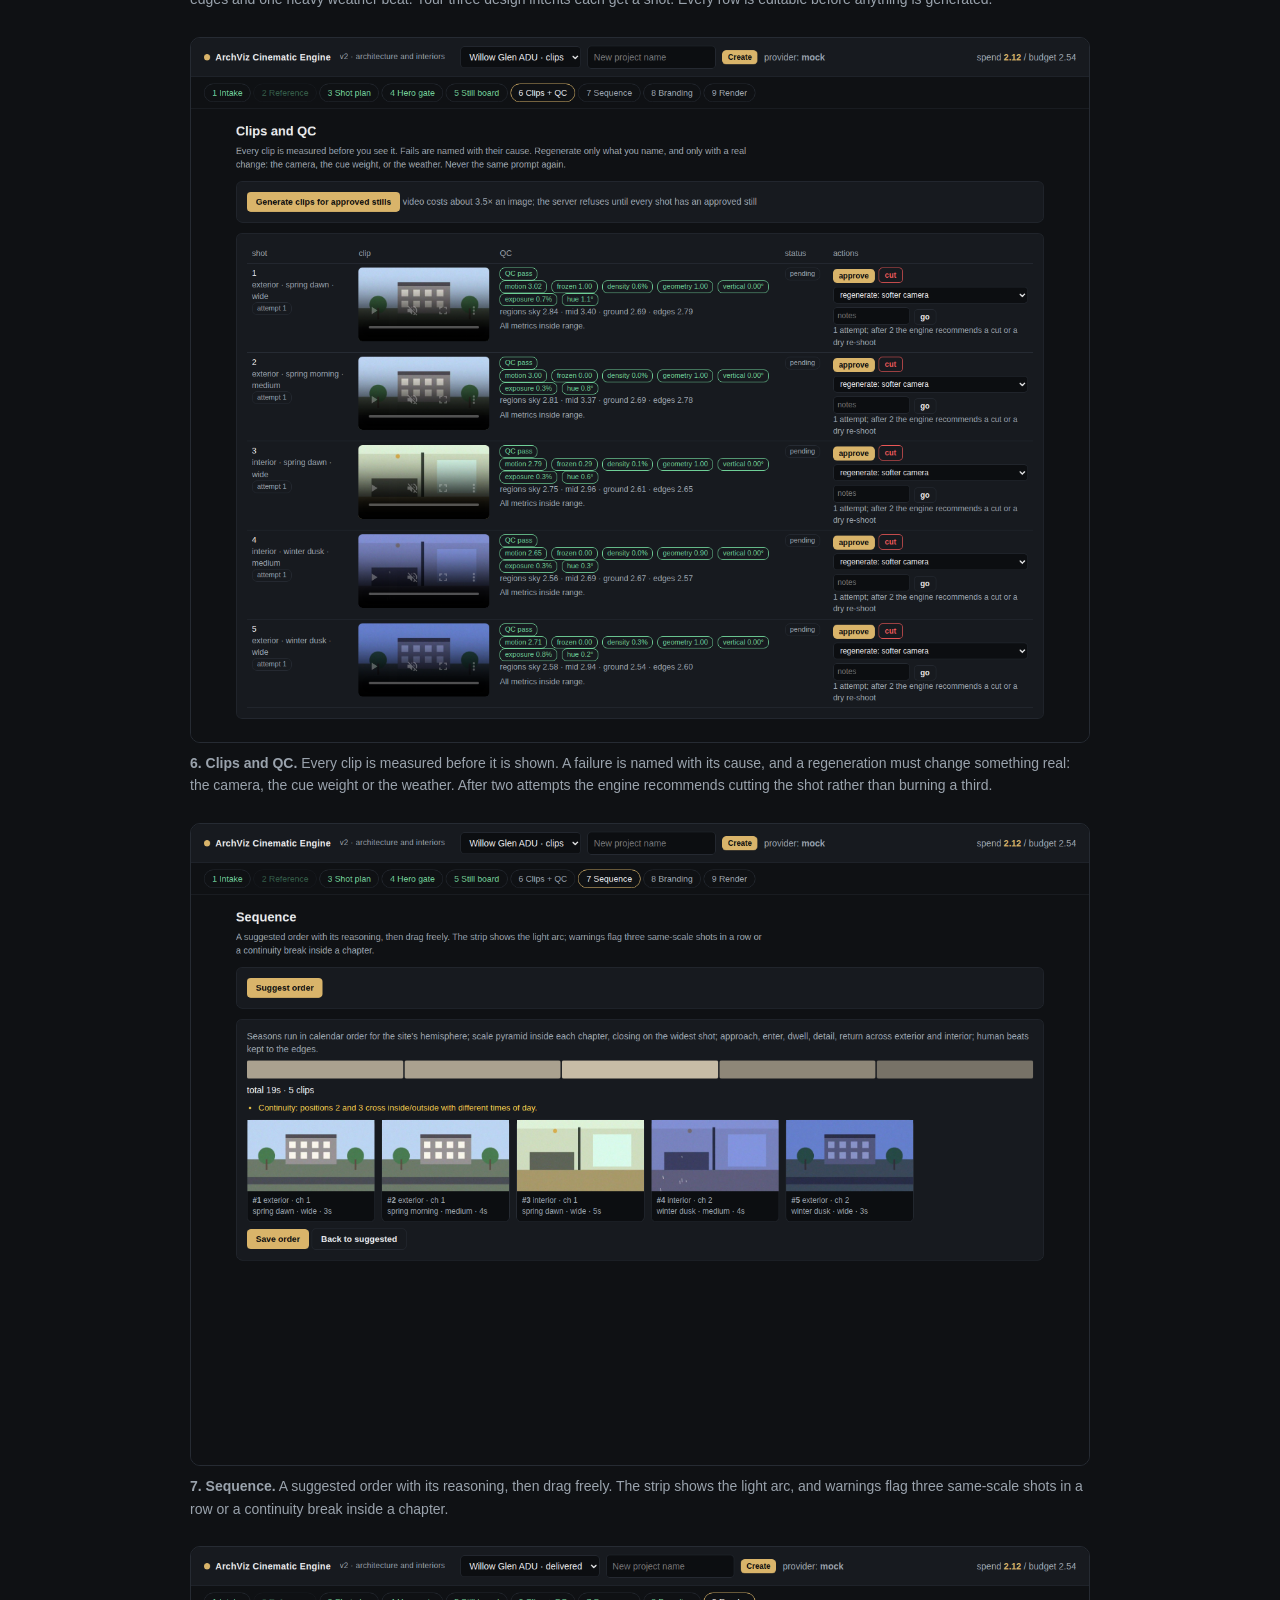
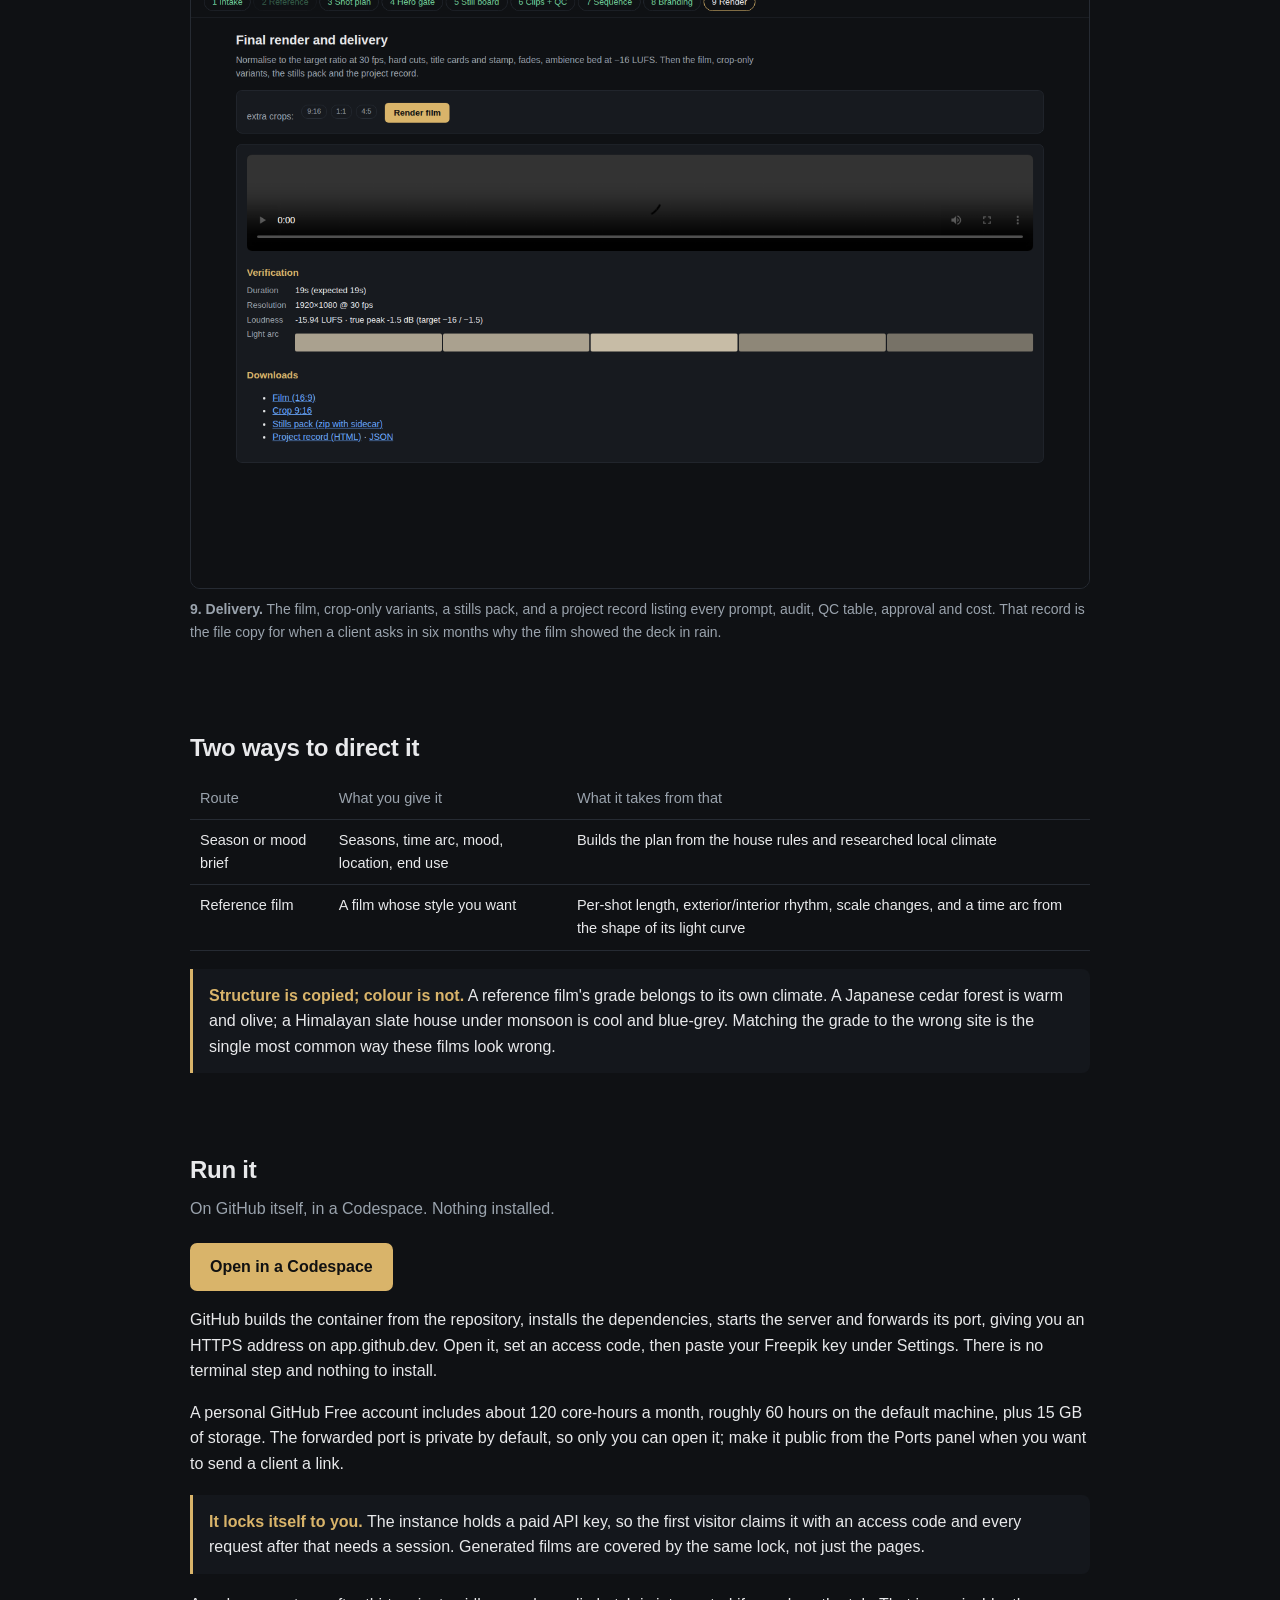
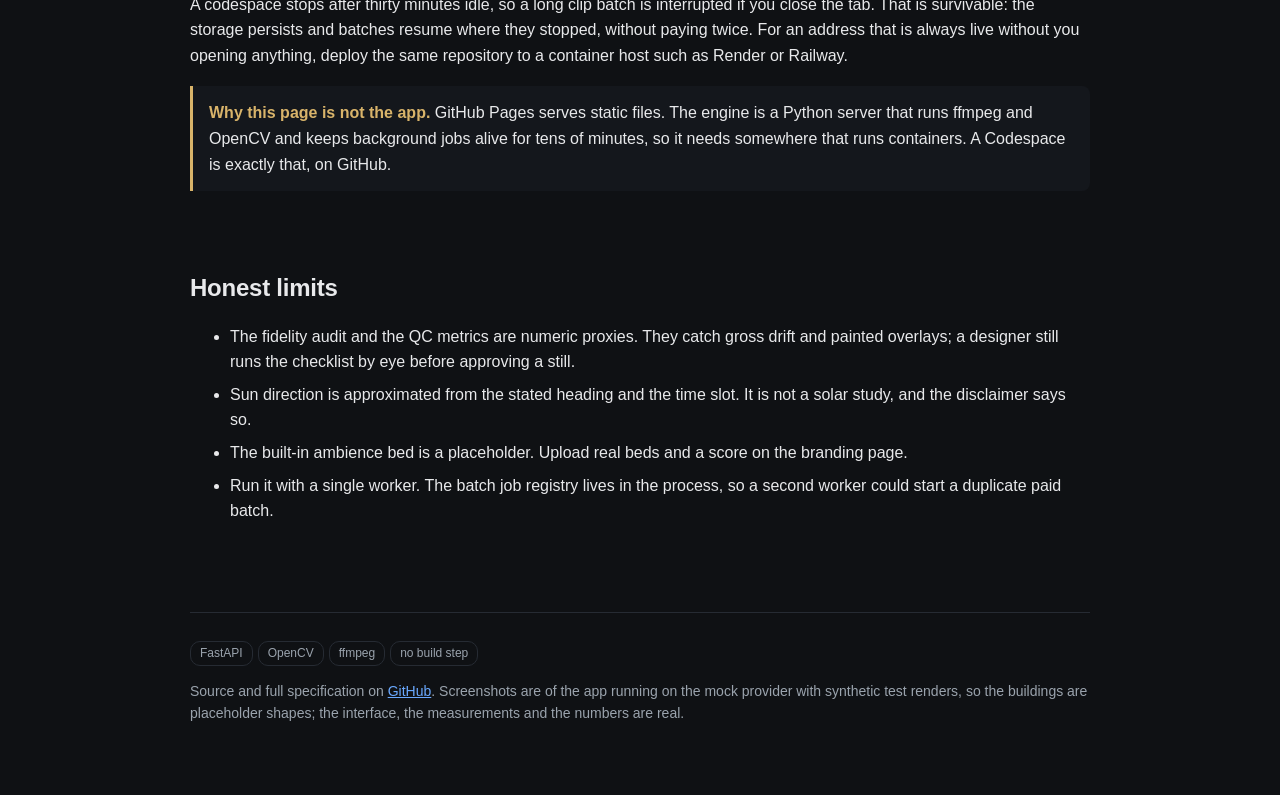
==== commit d5cc2059: "Run on GitHub itself, in a Codespace Deploying "on GitHub" turned out not to need a rewrite. GitHub " ====
--- a/docs/index.html
+++ b/docs/index.html
@@ -109,15 +109,13 @@
 
 <section id="run">
   <h2>Run it</h2>
-  <p class="sub">A container host, then two fields inside the app. Nothing installed.</p>
-  <p>Sign in to Render with GitHub, choose <strong>New &gt; Blueprint</strong>, connect this repository and pick the branch. Render reads the blueprint in the repo and builds the container. When it goes live you get a URL. Open it, set an access code, then paste your Freepik key under Settings and press "Test the key". There is no terminal step and nothing to configure in a hosting dashboard.</p>
-  <p><a class="btn" href="https://github.com/argaurshar/Images-to-video-with-ref-video#run-it-in-the-cloud-with-nothing-installed">Deployment steps</a></p>
-  <div class="note"><strong>It locks itself to you.</strong> The instance holds a paid API key on a public address, so the first visitor claims it with an access code and every request after that needs a session. Generated films are covered by the same lock, not just the pages.</div>
-  <div class="note"><strong>Do not put a paid key on a free plan.</strong> A free instance sleeps after about fifteen idle minutes, and this app does its work in background threads rather than holding the request open. A long batch only survives while a tab is polling it, and a free plan has no persistent disk, so clips you already paid for are lost when it suspends. Free is for the mock provider, which costs nothing and still runs the audit, the QC suite and the render for real.</div>
-  <div class="note"><strong>Why this page is not the app.</strong> GitHub Pages serves static files. The engine is a Python server that runs ffmpeg and OpenCV and keeps background jobs alive for tens of minutes, so it needs a container host. This page documents it.</div>
-  <p>To run it on your own machine instead:</p>
-  <pre>pip install -r requirements.txt
-./run.sh            # http://127.0.0.1:8000</pre>
+  <p class="sub">On GitHub itself, in a Codespace. Nothing installed.</p>
+  <p><a class="btn" href="https://github.com/codespaces/new?repo=argaurshar/Images-to-video-with-ref-video&ref=claude/app-md-review-enhance-its81i">Open in a Codespace</a></p>
+  <p>GitHub builds the container from the repository, installs the dependencies, starts the server and forwards its port, giving you an HTTPS address on app.github.dev. Open it, set an access code, then paste your Freepik key under Settings. There is no terminal step and nothing to install.</p>
+  <p>A personal GitHub Free account includes about 120 core-hours a month, roughly 60 hours on the default machine, plus 15 GB of storage. The forwarded port is private by default, so only you can open it; make it public from the Ports panel when you want to send a client a link.</p>
+  <div class="note"><strong>It locks itself to you.</strong> The instance holds a paid API key, so the first visitor claims it with an access code and every request after that needs a session. Generated films are covered by the same lock, not just the pages.</div>
+  <p>A codespace stops after thirty minutes idle, so a long clip batch is interrupted if you close the tab. That is survivable: the storage persists and batches resume where they stopped, without paying twice. For an address that is always live without you opening anything, deploy the same repository to a container host such as Render or Railway.</p>
+  <div class="note"><strong>Why this page is not the app.</strong> GitHub Pages serves static files. The engine is a Python server that runs ffmpeg and OpenCV and keeps background jobs alive for tens of minutes, so it needs somewhere that runs containers. A Codespace is exactly that, on GitHub.</div>
 </section>
 
 <section>
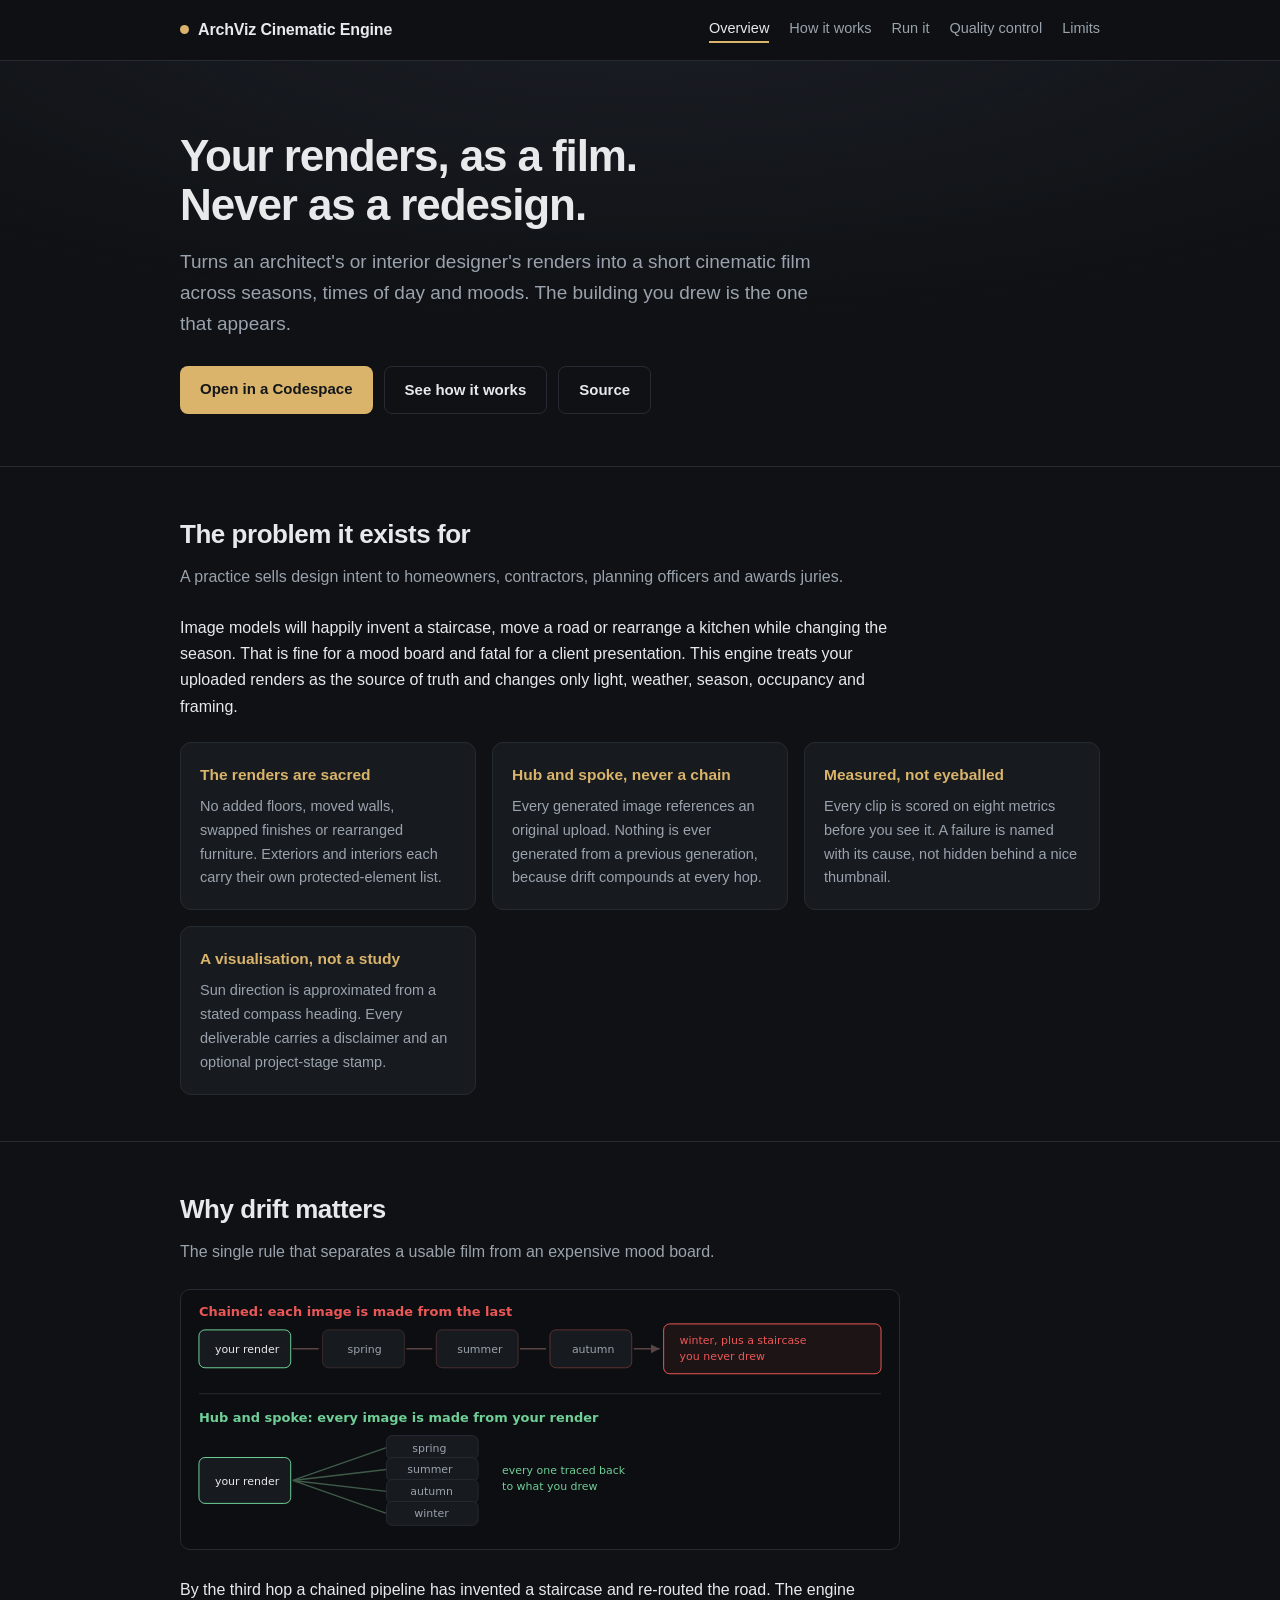
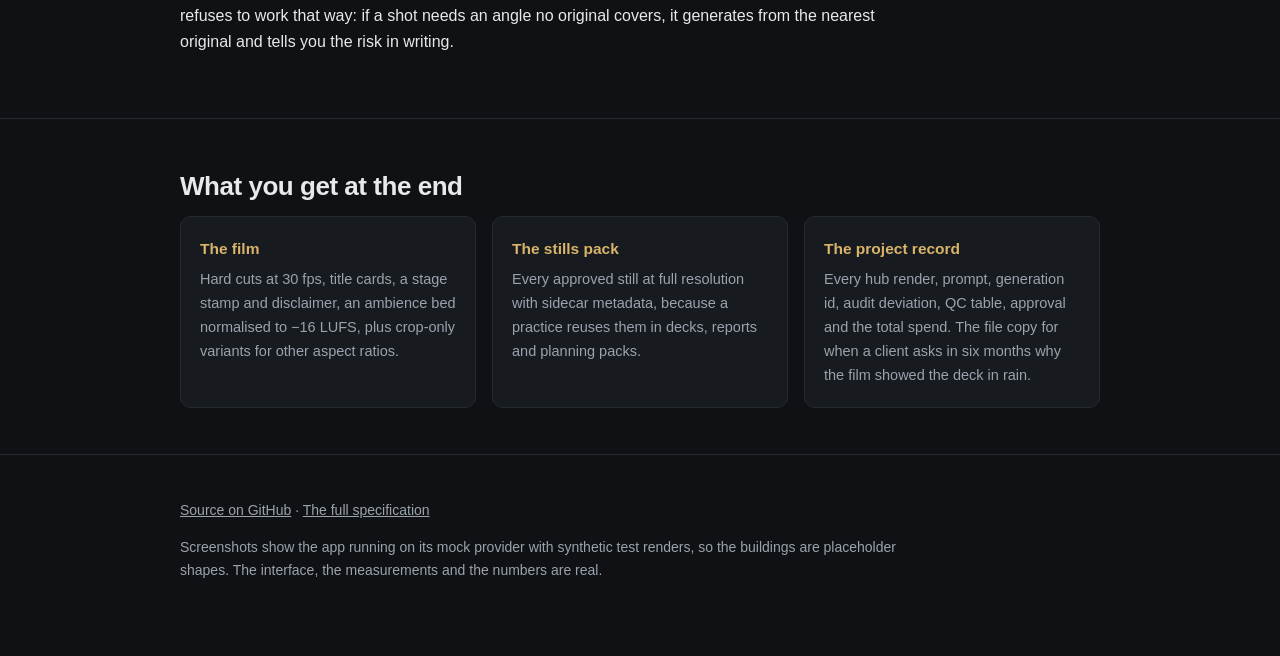
==== commit 1942bc08: "Build a proper static site for the tool, published to Pages The docs folder held one page that had g" ====
--- a/docs/index.html
+++ b/docs/index.html
@@ -4,137 +4,83 @@
 <meta charset="utf-8">
 <meta name="viewport" content="width=device-width, initial-scale=1">
 <title>ArchViz Cinematic Engine</title>
-<meta name="description" content="Turns an architect's renders into a short cinematic film across seasons and times of day, without ever redesigning the building.">
-<style>
-  :root{--bg:#0f1114;--panel:#171a1f;--line:#262b33;--text:#e8e9eb;--muted:#9aa3ad;--accent:#d9b46a;--ok:#6fcf97;--bad:#eb5757}
-  *{box-sizing:border-box}
-  body{margin:0;background:var(--bg);color:var(--text);font:16px/1.6 -apple-system,"Segoe UI",Helvetica,Arial,sans-serif}
-  .wrap{max-width:940px;margin:0 auto;padding:0 20px}
-  header{border-bottom:1px solid var(--line);padding:64px 0 48px;background:linear-gradient(180deg,#14171c,#0f1114)}
-  h1{font-size:40px;margin:0 0 12px;letter-spacing:-.02em}
-  h1 .dot{color:var(--accent)}
-  .tagline{color:var(--muted);font-size:19px;max-width:640px;margin:0 0 28px}
-  .cta{display:flex;gap:12px;flex-wrap:wrap}
-  .btn{display:inline-block;background:var(--accent);color:#111;padding:11px 20px;border-radius:7px;font-weight:600;text-decoration:none}
-  .btn.ghost{background:transparent;color:var(--text);border:1px solid var(--line)}
-  h2{font-size:24px;margin:52px 0 6px;letter-spacing:-.01em}
-  h2 + p.sub{color:var(--muted);margin:0 0 22px}
-  section{padding-bottom:8px}
-  .grid{display:grid;grid-template-columns:repeat(auto-fit,minmax(260px,1fr));gap:18px}
-  .card{background:var(--panel);border:1px solid var(--line);border-radius:10px;padding:18px}
-  .card h3{margin:0 0 8px;font-size:16px;color:var(--accent)}
-  .card p{margin:0;color:var(--muted);font-size:14.5px}
-  figure{margin:0 0 26px}
-  figure img{width:100%;border:1px solid var(--line);border-radius:10px;display:block}
-  figcaption{color:var(--muted);font-size:14px;margin-top:9px}
-  table{width:100%;border-collapse:collapse;font-size:14.5px;margin:10px 0 4px}
-  th,td{text-align:left;padding:9px 10px;border-bottom:1px solid var(--line);vertical-align:top}
-  th{color:var(--muted);font-weight:500}
-  code,pre{font-family:ui-monospace,SFMono-Regular,Menlo,monospace}
-  pre{background:#0c0e11;border:1px solid var(--line);border-radius:8px;padding:14px;overflow-x:auto;font-size:13.5px}
-  .note{border-left:3px solid var(--accent);background:#14171c;padding:14px 16px;border-radius:0 8px 8px 0;margin:18px 0}
-  .note strong{color:var(--accent)}
-  ol li,ul li{margin-bottom:7px}
-  footer{border-top:1px solid var(--line);margin-top:64px;padding:28px 0 56px;color:var(--muted);font-size:14px}
-  a{color:#6aa9ff}
-  .tag{display:inline-block;font-size:12px;padding:2px 9px;border-radius:10px;border:1px solid var(--line);color:var(--muted);margin-right:5px}
-</style>
+<meta name="description" content="Turns an architect's or interior designer's renders into a short cinematic film across seasons and times of day, without ever redesigning the building.">
+<link rel="stylesheet" href="style.css">
+<link rel="icon" href="data:image/svg+xml,<svg xmlns=%22http://www.w3.org/2000/svg%22 viewBox=%220 0 32 32%22><circle cx=%2216%22 cy=%2216%22 r=%2210%22 fill=%22%23d9b46a%22/></svg>">
 </head>
 <body>
-<header>
-  <div class="wrap">
-    <h1><span class="dot">&#9679;</span> ArchViz Cinematic Engine</h1>
-    <p class="tagline">Turns an architect's or interior designer's renders into a short cinematic film across seasons, times of day and moods, without ever redesigning the building.</p>
-    <div class="cta">
-      <a class="btn" href="https://github.com/argaurshar/Images-to-video-with-ref-video">View the repository</a>
-      <a class="btn ghost" href="#run">Run it yourself</a>
-      <a class="btn ghost" href="https://github.com/argaurshar/Images-to-video-with-ref-video/blob/claude/app-md-review-enhance-its81i/SPEC.md">Read the spec</a>
-    </div>
+<header class="nav"><div class="wrap">
+  <a class="brand" href="index.html"><span class="dot"></span> ArchViz Cinematic Engine</a>
+  <nav><a href="index.html" aria-current="page">Overview</a><a href="how-it-works.html">How it works</a><a href="running.html">Run it</a><a href="quality.html">Quality control</a><a href="limits.html">Limits</a></nav>
+</div></header>
+
+<div class="hero"><div class="wrap">
+  <h1>Your renders, as a film.<br>Never as a redesign.</h1>
+  <p class="lede">Turns an architect's or interior designer's renders into a short cinematic film across seasons, times of day and moods. The building you drew is the one that appears.</p>
+  <div class="cta">
+    <a class="btn" href="https://github.com/codespaces/new?repo=argaurshar/Images-to-video-with-ref-video&ref=claude/app-md-review-enhance-its81i">Open in a Codespace</a>
+    <a class="btn ghost" href="how-it-works.html">See how it works</a>
+    <a class="btn ghost" href="https://github.com/argaurshar/Images-to-video-with-ref-video">Source</a>
   </div>
-</header>
+</div></div>
 
-<div class="wrap">
-
-<section>
-  <h2>The problem it solves</h2>
+<section><div class="wrap">
+  <h2>The problem it exists for</h2>
   <p class="sub">A practice sells design intent to homeowners, contractors, planning officers and awards juries.</p>
-  <p>Image models will happily invent a staircase, move a road, or rearrange a kitchen while changing the season. That is fine for a mood board and fatal for a client presentation. This engine treats the uploaded renders as the source of truth and changes only light, weather, season, occupancy and framing.</p>
-  <div class="grid">
-    <div class="card"><h3>The renders are sacred</h3><p>No added floors, moved walls, swapped finishes or rearranged furniture. Exteriors and interiors each get their own protected-element list.</p></div>
-    <div class="card"><h3>Hub and spoke, never a chain</h3><p>Every generated image references an original upload. Nothing is ever generated from a previous generation, because drift compounds at each hop.</p></div>
-    <div class="card"><h3>Measured, not eyeballed</h3><p>Every clip is scored on motion, frozen overlay, particle density, geometry drift, vertical lean and colour drift before you are shown it.</p></div>
+  <p>Image models will happily invent a staircase, move a road or rearrange a kitchen while changing the season. That is fine for a mood board and fatal for a client presentation. This engine treats your uploaded renders as the source of truth and changes only light, weather, season, occupancy and framing.</p>
+  <div class="grid" style="margin-top:22px">
+    <div class="card"><h3>The renders are sacred</h3><p>No added floors, moved walls, swapped finishes or rearranged furniture. Exteriors and interiors each carry their own protected-element list.</p></div>
+    <div class="card"><h3>Hub and spoke, never a chain</h3><p>Every generated image references an original upload. Nothing is ever generated from a previous generation, because drift compounds at every hop.</p></div>
+    <div class="card"><h3>Measured, not eyeballed</h3><p>Every clip is scored on eight metrics before you see it. A failure is named with its cause, not hidden behind a nice thumbnail.</p></div>
     <div class="card"><h3>A visualisation, not a study</h3><p>Sun direction is approximated from a stated compass heading. Every deliverable carries a disclaimer and an optional project-stage stamp.</p></div>
   </div>
-</section>
+</div></section>
 
-<section>
-  <h2>How it works</h2>
-  <p class="sub">Nine stages. You approve every one, and nothing expensive happens before you do.</p>
+<section><div class="wrap">
+  <h2>Why drift matters</h2>
+  <p class="sub">The single rule that separates a usable film from an expensive mood board.</p>
+  <svg viewBox="0 0 720 260" style="width:100%;max-width:720px;border:1px solid var(--line);border-radius:10px;background:#0c0e11" role="img" aria-label="Diagram contrasting a chain of generations, which drifts, with a hub and spoke arrangement, which does not">
+    <defs><marker id="ar" markerWidth="7" markerHeight="7" refX="6" refY="3" orient="auto"><path d="M0 0l6 3-6 3z" fill="#5a4444"/></marker></defs>
+    <g font-family="system-ui,sans-serif">
+      <text x="18" y="26" fill="#eb5757" font-size="13" font-weight="600">Chained: each image is made from the last</text>
+      <g font-size="11">
+        <rect x="18" y="40" width="92" height="38" rx="6" fill="#171a1f" stroke="#6fcf97"/><text x="34" y="63" fill="#e8e9eb">your render</text>
+        <rect x="142" y="40" width="82" height="38" rx="6" fill="#171a1f" stroke="#3a2b2b"/><text x="167" y="63" fill="#9aa3ad">spring</text>
+        <rect x="256" y="40" width="82" height="38" rx="6" fill="#171a1f" stroke="#4a2f2f"/><text x="277" y="63" fill="#9aa3ad">summer</text>
+        <rect x="370" y="40" width="82" height="38" rx="6" fill="#171a1f" stroke="#5f3333"/><text x="392" y="63" fill="#9aa3ad">autumn</text>
+        <rect x="484" y="34" width="218" height="50" rx="6" fill="#1d1416" stroke="#eb5757"/>
+        <text x="500" y="54" fill="#eb5757">winter, plus a staircase</text><text x="500" y="70" fill="#eb5757">you never drew</text>
+        <path d="M112 59h26M226 59h26M340 59h26M454 59h26" stroke="#5a4444" stroke-width="1.5" marker-end="url(#ar)"/>
+      </g>
+      <line x1="18" y1="104" x2="702" y2="104" stroke="#262b33"/>
+      <text x="18" y="132" fill="#6fcf97" font-size="13" font-weight="600">Hub and spoke: every image is made from your render</text>
+      <g font-size="11">
+        <rect x="18" y="168" width="92" height="46" rx="6" fill="#171a1f" stroke="#6fcf97"/><text x="34" y="196" fill="#e8e9eb">your render</text>
+        <path d="M112 191L206 158M112 191L206 180M112 191L206 202M112 191L206 224" stroke="#3f5a48" stroke-width="1.4"/>
+        <rect x="206" y="146" width="92" height="24" rx="6" fill="#171a1f" stroke="#262b33"/><text x="232" y="162" fill="#9aa3ad">spring</text>
+        <rect x="206" y="168" width="92" height="24" rx="6" fill="#171a1f" stroke="#262b33"/><text x="227" y="184" fill="#9aa3ad">summer</text>
+        <rect x="206" y="190" width="92" height="24" rx="6" fill="#171a1f" stroke="#262b33"/><text x="230" y="206" fill="#9aa3ad">autumn</text>
+        <rect x="206" y="212" width="92" height="24" rx="6" fill="#171a1f" stroke="#262b33"/><text x="234" y="228" fill="#9aa3ad">winter</text>
+        <text x="322" y="185" fill="#6fcf97">every one traced back</text>
+        <text x="322" y="201" fill="#6fcf97">to what you drew</text>
+      </g>
+    </g>
+  </svg>
+  <p style="margin-top:18px">By the third hop a chained pipeline has invented a staircase and re-routed the road. The engine refuses to work that way: if a shot needs an angle no original covers, it generates from the nearest original and tells you the risk in writing.</p>
+</div></section>
 
-  <figure>
-    <img src="img/intake.png" alt="Intake screen with uploaded renders, detected properties, and the questionnaire">
-    <figcaption><strong>1. Intake.</strong> Upload one to eight renders. The app detects whether each is exterior or interior along with its light state, and you name the actual finishes so prompts use your words rather than invented ones. Stating which way an exterior camera faces is what puts the sun on the correct side.</figcaption>
-  </figure>
+<section><div class="wrap">
+  <h2>What you get at the end</h2>
+  <div class="grid">
+    <div class="card"><h3>The film</h3><p>Hard cuts at 30 fps, title cards, a stage stamp and disclaimer, an ambience bed normalised to &minus;16 LUFS, plus crop-only variants for other aspect ratios.</p></div>
+    <div class="card"><h3>The stills pack</h3><p>Every approved still at full resolution with sidecar metadata, because a practice reuses them in decks, reports and planning packs.</p></div>
+    <div class="card"><h3>The project record</h3><p>Every hub render, prompt, generation id, audit deviation, QC table, approval and the total spend. The file copy for when a client asks in six months why the film showed the deck in rain.</p></div>
+  </div>
+</div></section>
 
-  <figure>
-    <img src="img/plan.png" alt="Shot plan table with class, season, time, scale, source render, duration and design intent per shot">
-    <figcaption><strong>3. Shot plan.</strong> A deterministic planner applies the scale pyramid, calendar order for the site's hemisphere, chapter closers, human beats at the edges and one heavy weather beat. Your three design intents each get a shot. Every row is editable before anything is generated.</figcaption>
-  </figure>
-
-  <figure>
-    <img src="img/clips-qc.png" alt="Clips table with per-clip QC metrics and pass badges">
-    <figcaption><strong>6. Clips and QC.</strong> Every clip is measured before it is shown. A failure is named with its cause, and a regeneration must change something real: the camera, the cue weight or the weather. After two attempts the engine recommends cutting the shot rather than burning a third.</figcaption>
-  </figure>
-
-  <figure>
-    <img src="img/sequence.png" alt="Sequence editor with draggable clip thumbnails and a brightness strip">
-    <figcaption><strong>7. Sequence.</strong> A suggested order with its reasoning, then drag freely. The strip shows the light arc, and warnings flag three same-scale shots in a row or a continuity break inside a chapter.</figcaption>
-  </figure>
-
-  <figure>
-    <img src="img/render.png" alt="Final render screen with verification numbers and download links">
-    <figcaption><strong>9. Delivery.</strong> The film, crop-only variants, a stills pack, and a project record listing every prompt, audit, QC table, approval and cost. That record is the file copy for when a client asks in six months why the film showed the deck in rain.</figcaption>
-  </figure>
-</section>
-
-<section>
-  <h2>Two ways to direct it</h2>
-  <table>
-    <tr><th>Route</th><th>What you give it</th><th>What it takes from that</th></tr>
-    <tr><td>Season or mood brief</td><td>Seasons, time arc, mood, location, end use</td><td>Builds the plan from the house rules and researched local climate</td></tr>
-    <tr><td>Reference film</td><td>A film whose style you want</td><td>Per-shot length, exterior/interior rhythm, scale changes, and a time arc from the shape of its light curve</td></tr>
-  </table>
-  <div class="note"><strong>Structure is copied; colour is not.</strong> A reference film's grade belongs to its own climate. A Japanese cedar forest is warm and olive; a Himalayan slate house under monsoon is cool and blue-grey. Matching the grade to the wrong site is the single most common way these films look wrong.</div>
-</section>
-
-<section id="run">
-  <h2>Run it</h2>
-  <p class="sub">On GitHub itself, in a Codespace. Nothing installed.</p>
-  <p><a class="btn" href="https://github.com/codespaces/new?repo=argaurshar/Images-to-video-with-ref-video&ref=claude/app-md-review-enhance-its81i">Open in a Codespace</a></p>
-  <p>GitHub builds the container from the repository, installs the dependencies, starts the server and forwards its port, giving you an HTTPS address on app.github.dev. Open it, set an access code, then paste your Freepik key under Settings. There is no terminal step and nothing to install.</p>
-  <p>A personal GitHub Free account includes about 120 core-hours a month, roughly 60 hours on the default machine, plus 15 GB of storage. The forwarded port is private by default, so only you can open it; make it public from the Ports panel when you want to send a client a link.</p>
-  <div class="note"><strong>It locks itself to you.</strong> The instance holds a paid API key, so the first visitor claims it with an access code and every request after that needs a session. Generated films are covered by the same lock, not just the pages.</div>
-  <p>A codespace stops after thirty minutes idle, so a long clip batch is interrupted if you close the tab. That is survivable: the storage persists and batches resume where they stopped, without paying twice. For an address that is always live without you opening anything, deploy the same repository to a container host such as Render or Railway.</p>
-  <div class="note"><strong>Why this page is not the app.</strong> GitHub Pages serves static files. The engine is a Python server that runs ffmpeg and OpenCV and keeps background jobs alive for tens of minutes, so it needs somewhere that runs containers. A Codespace is exactly that, on GitHub.</div>
-</section>
-
-<section>
-  <h2>Honest limits</h2>
-  <ul>
-    <li>The fidelity audit and the QC metrics are numeric proxies. They catch gross drift and painted overlays; a designer still runs the checklist by eye before approving a still.</li>
-    <li>Sun direction is approximated from the stated heading and the time slot. It is not a solar study, and the disclaimer says so.</li>
-    <li>The built-in ambience bed is a placeholder. Upload real beds and a score on the branding page.</li>
-    <li>Run it with a single worker. The batch job registry lives in the process, so a second worker could start a duplicate paid batch.</li>
-  </ul>
-</section>
-
-<footer>
-  <div class="wrap" style="padding:0">
-    <span class="tag">FastAPI</span><span class="tag">OpenCV</span><span class="tag">ffmpeg</span><span class="tag">no build step</span>
-    <p>Source and full specification on <a href="https://github.com/argaurshar/Images-to-video-with-ref-video">GitHub</a>. Screenshots are of the app running on the mock provider with synthetic test renders, so the buildings are placeholder shapes; the interface, the measurements and the numbers are real.</p>
-  </div>
-</footer>
-
-</div>
+<footer><div class="wrap">
+  <p><a href="https://github.com/argaurshar/Images-to-video-with-ref-video">Source on GitHub</a> · <a href="https://github.com/argaurshar/Images-to-video-with-ref-video/blob/claude/app-md-review-enhance-its81i/SPEC.md">The full specification</a></p>
+  <p>Screenshots show the app running on its mock provider with synthetic test renders, so the buildings are placeholder shapes. The interface, the measurements and the numbers are real.</p>
+</div></footer>
 </body>
-</html>
+</html>
--- a/docs/style.css
+++ b/docs/style.css
@@ -0,0 +1,106 @@
+/* ArchViz Cinematic Engine — project site.
+   No build step: plain CSS, shared by every page. */
+:root{
+  --bg:#0f1114; --panel:#171a1f; --panel2:#1c2027; --line:#262b33;
+  --text:#e8e9eb; --muted:#9aa3ad; --accent:#d9b46a; --accent-dim:#8d7442;
+  --ok:#6fcf97; --bad:#eb5757; --link:#7fb3ff;
+  --w:960px;
+}
+*{box-sizing:border-box}
+html{scroll-behavior:smooth}
+body{margin:0;background:var(--bg);color:var(--text);
+  font:16px/1.65 -apple-system,BlinkMacSystemFont,"Segoe UI",Helvetica,Arial,sans-serif;
+  -webkit-font-smoothing:antialiased}
+.wrap{max-width:var(--w);margin:0 auto;padding:0 20px}
+a{color:var(--link);text-decoration:none}
+a:hover{text-decoration:underline}
+
+/* nav */
+.nav{position:sticky;top:0;z-index:20;background:rgba(15,17,20,.92);
+  backdrop-filter:blur(8px);border-bottom:1px solid var(--line)}
+.nav .wrap{display:flex;align-items:center;gap:26px;height:60px}
+.brand{font-weight:650;letter-spacing:-.01em;display:flex;align-items:center;gap:9px;
+  color:var(--text);white-space:nowrap}
+.brand:hover{text-decoration:none}
+.brand .dot{width:9px;height:9px;border-radius:50%;background:var(--accent);flex:none}
+.nav nav{display:flex;gap:20px;margin-left:auto;flex-wrap:wrap}
+.nav nav a{color:var(--muted);font-size:14.5px}
+.nav nav a:hover,.nav nav a[aria-current]{color:var(--text);text-decoration:none}
+.nav nav a[aria-current]{box-shadow:inset 0 -2px 0 var(--accent);padding-bottom:3px}
+
+/* hero */
+.hero{padding:70px 0 52px;border-bottom:1px solid var(--line);
+  background:radial-gradient(1000px 340px at 50% -80px,#1b1f26,transparent),var(--bg)}
+h1{font-size:clamp(30px,5vw,44px);line-height:1.12;margin:0 0 16px;letter-spacing:-.025em}
+.lede{color:var(--muted);font-size:19px;max-width:660px;margin:0 0 26px}
+.cta{display:flex;gap:11px;flex-wrap:wrap}
+.btn{display:inline-block;background:var(--accent);color:#14161a;padding:11px 20px;
+  border-radius:8px;font-weight:650;font-size:15px}
+.btn:hover{text-decoration:none;filter:brightness(1.07)}
+.btn.ghost{background:transparent;color:var(--text);border:1px solid var(--line)}
+.btn.ghost:hover{border-color:var(--accent-dim)}
+
+/* structure */
+section{padding:46px 0;border-bottom:1px solid var(--line)}
+section:last-of-type{border-bottom:none}
+h2{font-size:26px;margin:0 0 8px;letter-spacing:-.018em}
+h3{font-size:17px;margin:26px 0 8px;color:var(--accent)}
+.sub{color:var(--muted);margin:0 0 24px;max-width:680px}
+p{max-width:720px}
+
+/* cards */
+.grid{display:grid;grid-template-columns:repeat(auto-fit,minmax(250px,1fr));gap:16px}
+.card{background:var(--panel);border:1px solid var(--line);border-radius:11px;padding:19px}
+.card h3{margin:0 0 7px;font-size:15.5px}
+.card p{margin:0;color:var(--muted);font-size:14.5px}
+
+/* figures */
+figure{margin:0 0 30px}
+figure img{width:100%;display:block;border:1px solid var(--line);border-radius:10px;background:#000}
+figcaption{color:var(--muted);font-size:14.5px;margin-top:10px;max-width:760px}
+figcaption strong{color:var(--text)}
+
+/* steps */
+.steps{counter-reset:s;list-style:none;padding:0;margin:0}
+.steps li{counter-increment:s;position:relative;padding:0 0 22px 46px;
+  border-left:1px solid var(--line);margin-left:13px}
+.steps li:last-child{border-left-color:transparent;padding-bottom:0}
+.steps li::before{content:counter(s);position:absolute;left:-14px;top:-2px;width:27px;height:27px;
+  border-radius:50%;background:var(--panel2);border:1px solid var(--line);color:var(--accent);
+  font-size:13px;font-weight:650;display:grid;place-items:center}
+.steps li b{display:block;margin-bottom:3px}
+.steps li p{margin:0;color:var(--muted);font-size:14.5px}
+
+/* tables */
+table{width:100%;border-collapse:collapse;font-size:14.5px;margin:12px 0}
+th,td{text-align:left;padding:10px 11px;border-bottom:1px solid var(--line);vertical-align:top}
+th{color:var(--muted);font-weight:550;font-size:13.5px;letter-spacing:.02em}
+td code{font-size:13px}
+
+/* code + notes */
+code{font-family:ui-monospace,SFMono-Regular,Menlo,monospace;font-size:13.5px;
+  background:#0c0e11;border:1px solid var(--line);border-radius:4px;padding:1px 5px}
+pre{background:#0c0e11;border:1px solid var(--line);border-radius:9px;padding:15px;
+  overflow-x:auto;font-size:13.5px;line-height:1.55}
+pre code{background:none;border:none;padding:0}
+.note{border-left:3px solid var(--accent);background:#14171c;padding:14px 17px;
+  border-radius:0 9px 9px 0;margin:20px 0;max-width:760px}
+.note strong{color:var(--accent)}
+.note.warn{border-left-color:var(--bad)}
+.note.warn strong{color:var(--bad)}
+
+ul,ol{max-width:720px}
+li{margin-bottom:7px}
+.tag{display:inline-block;font-size:12px;padding:2px 9px;border-radius:11px;
+  border:1px solid var(--line);color:var(--muted);margin:0 5px 5px 0}
+.muted{color:var(--muted)}
+
+footer{border-top:1px solid var(--line);padding:30px 0 60px;color:var(--muted);font-size:14px}
+footer a{color:var(--muted);text-decoration:underline}
+
+@media (max-width:640px){
+  .nav .wrap{height:auto;padding-top:11px;padding-bottom:11px;flex-wrap:wrap;gap:12px}
+  .nav nav{margin-left:0;gap:15px}
+  section{padding:34px 0}
+  .steps li{padding-left:38px}
+}
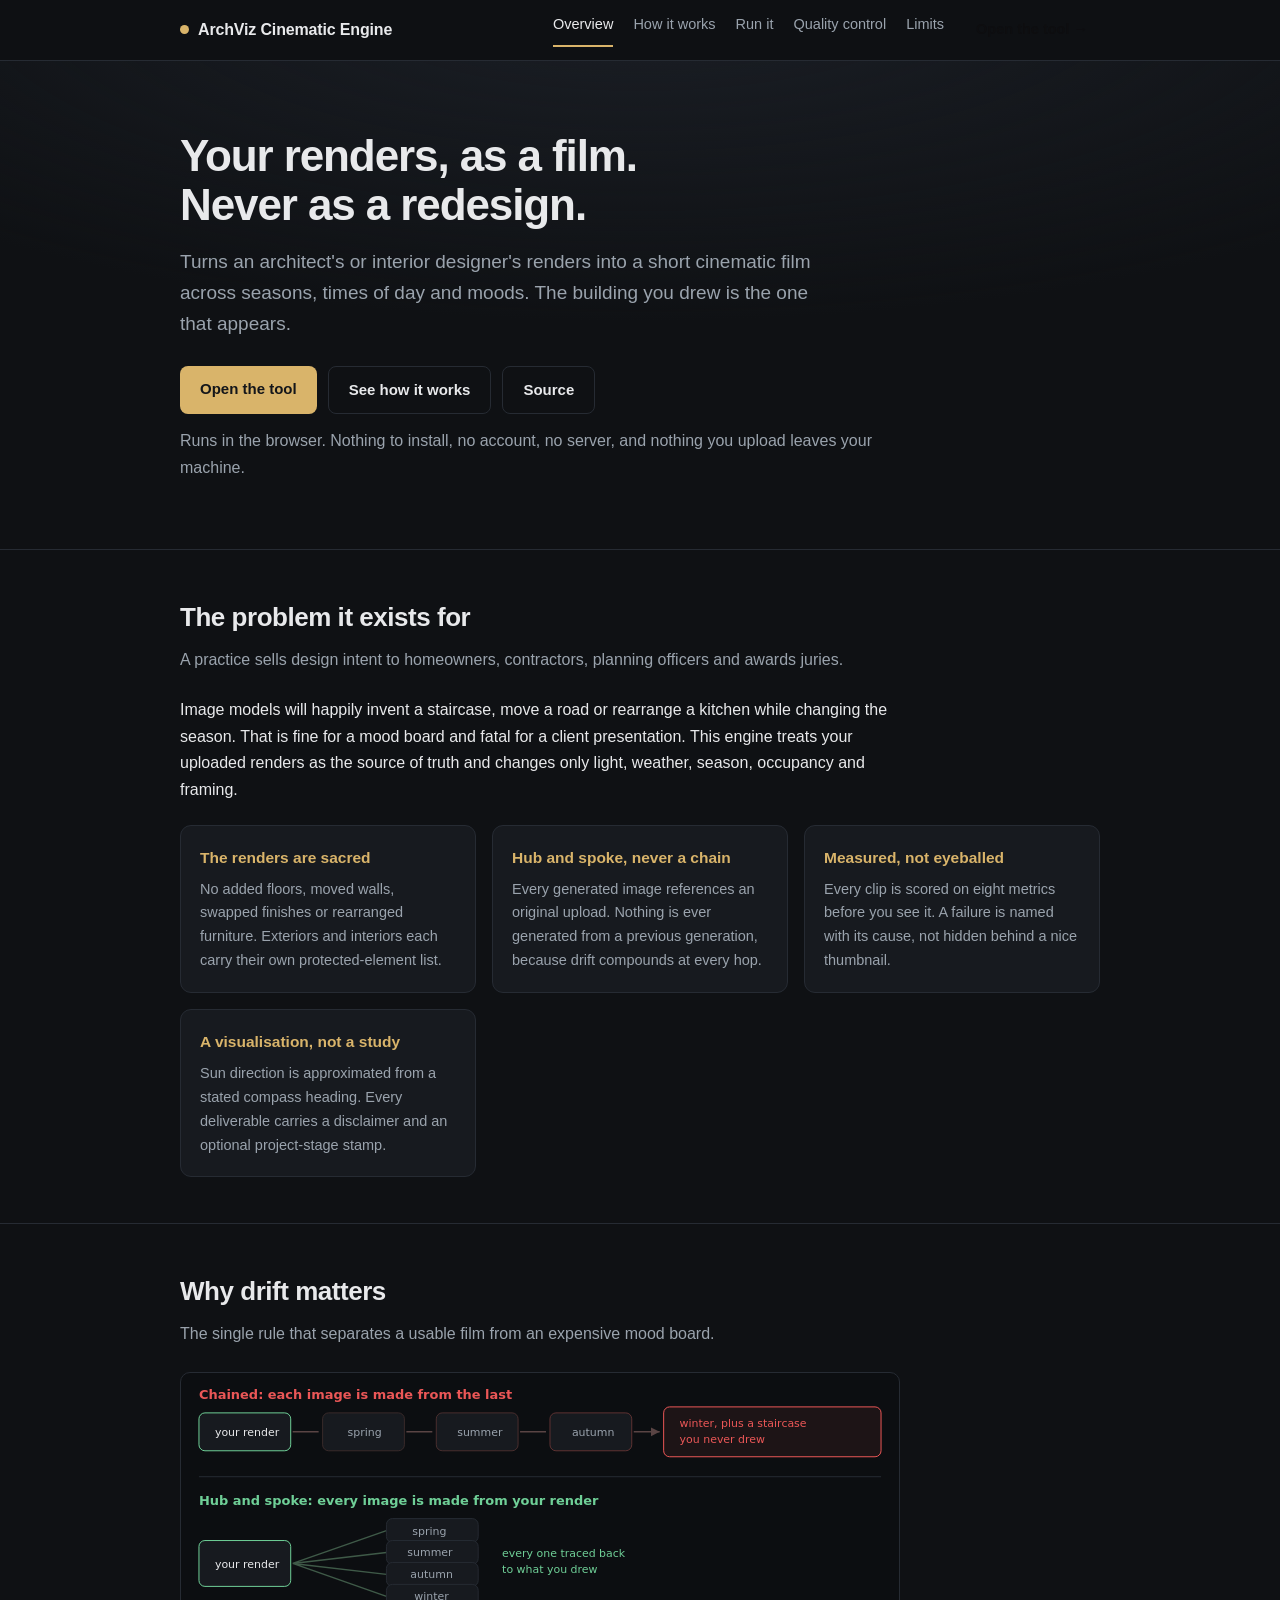
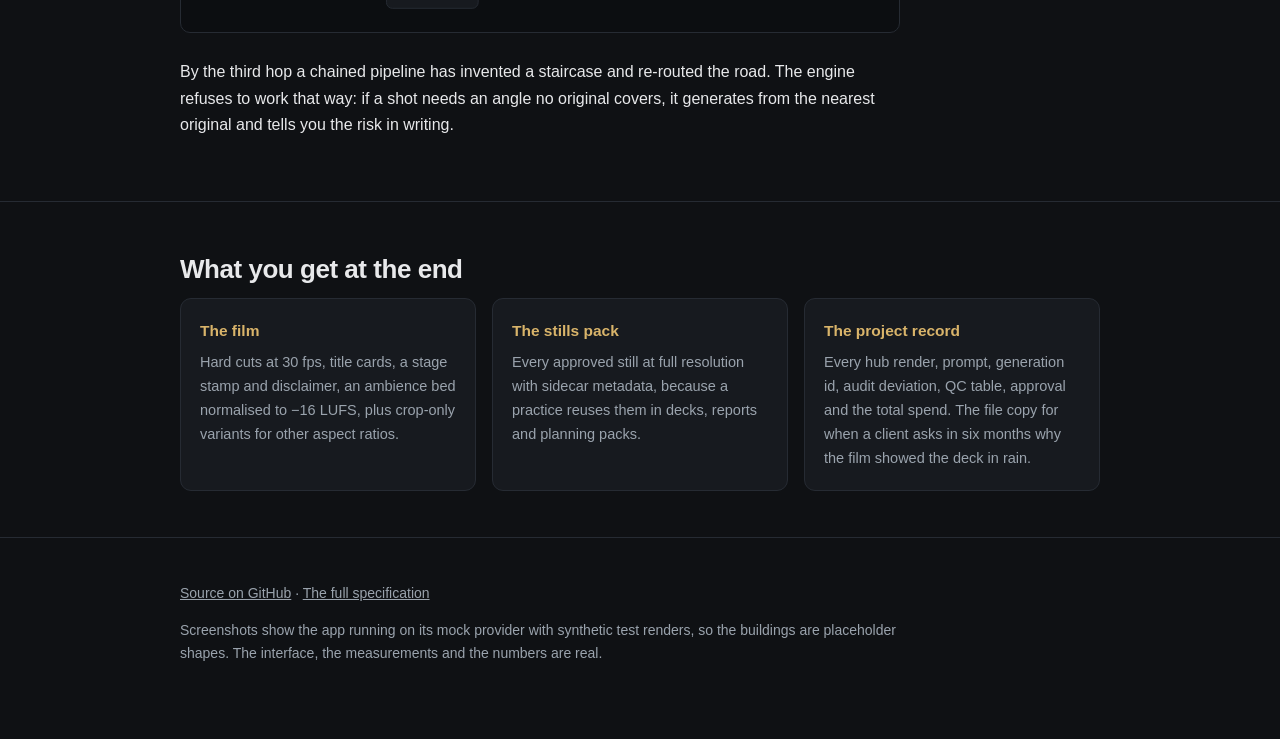
==== commit 67307d4a: "Run the whole engine in the browser, served from GitHub Pages The tool now runs at the Pages address" ====
--- a/docs/index.html
+++ b/docs/index.html
@@ -11,17 +11,18 @@
 <body>
 <header class="nav"><div class="wrap">
   <a class="brand" href="index.html"><span class="dot"></span> ArchViz Cinematic Engine</a>
-  <nav><a href="index.html" aria-current="page">Overview</a><a href="how-it-works.html">How it works</a><a href="running.html">Run it</a><a href="quality.html">Quality control</a><a href="limits.html">Limits</a></nav>
+  <nav><a href="index.html" aria-current="page">Overview</a><a href="how-it-works.html">How it works</a><a href="running.html">Run it</a><a href="quality.html">Quality control</a><a href="limits.html">Limits</a><a class="navcta" href="app/">Open the tool &rarr;</a></nav>
 </div></header>
 
 <div class="hero"><div class="wrap">
   <h1>Your renders, as a film.<br>Never as a redesign.</h1>
   <p class="lede">Turns an architect's or interior designer's renders into a short cinematic film across seasons, times of day and moods. The building you drew is the one that appears.</p>
   <div class="cta">
-    <a class="btn" href="https://github.com/codespaces/new?repo=argaurshar/Images-to-video-with-ref-video&ref=claude/app-md-review-enhance-its81i">Open in a Codespace</a>
+    <a class="btn" href="app/">Open the tool</a>
     <a class="btn ghost" href="how-it-works.html">See how it works</a>
     <a class="btn ghost" href="https://github.com/argaurshar/Images-to-video-with-ref-video">Source</a>
   </div>
+  <p class="muted" style="margin-top:14px">Runs in the browser. Nothing to install, no account, no server, and nothing you upload leaves your machine.</p>
 </div></div>
 
 <section><div class="wrap">
--- a/docs/style.css
+++ b/docs/style.css
@@ -104,3 +104,8 @@
   section{padding:34px 0}
   .steps li{padding-left:38px}
 }
+
+/* the one link that matters on every page: the tool itself */
+.nav nav a.navcta{color:#0e0e10;background:var(--gold);border-radius:999px;padding:5px 12px;font-weight:600}
+.nav nav a.navcta:hover{background:#e6c37e;color:#0e0e10}
+@media (max-width:640px){.nav nav a.navcta{padding:4px 10px}}
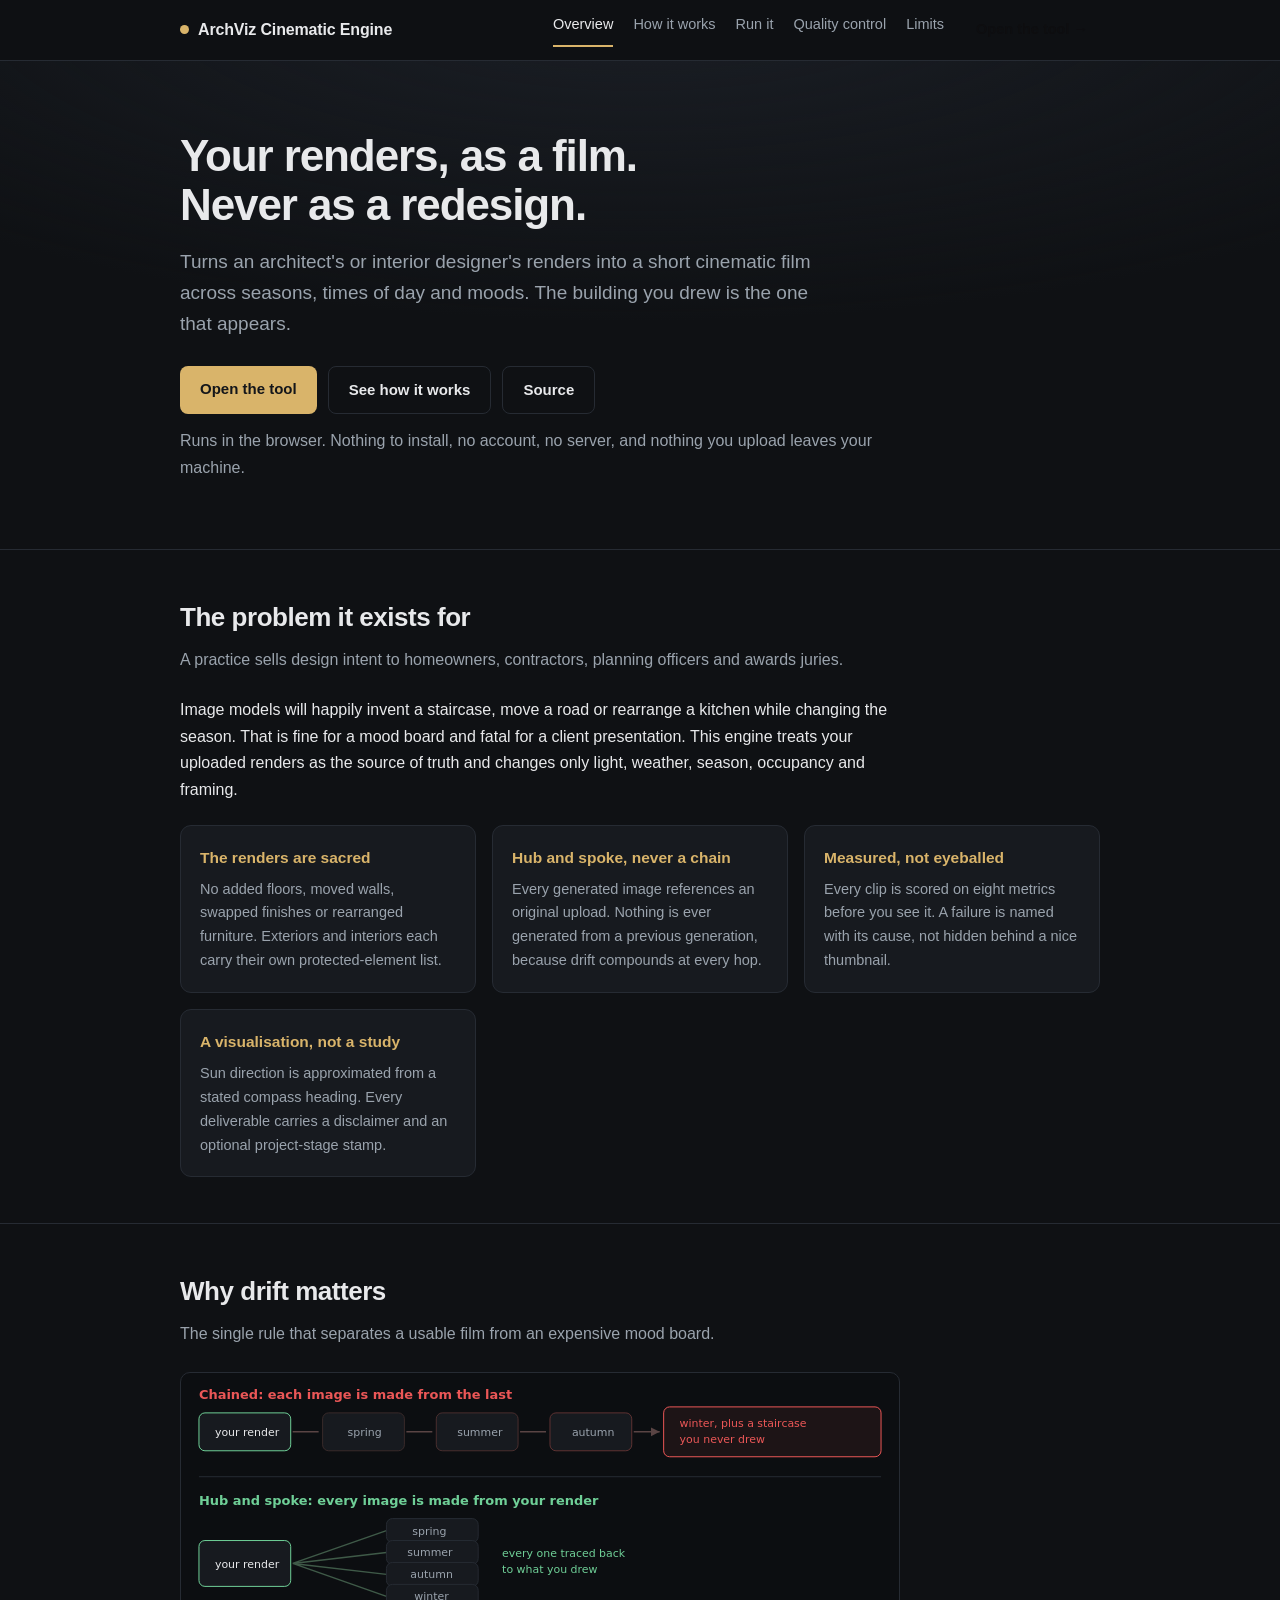
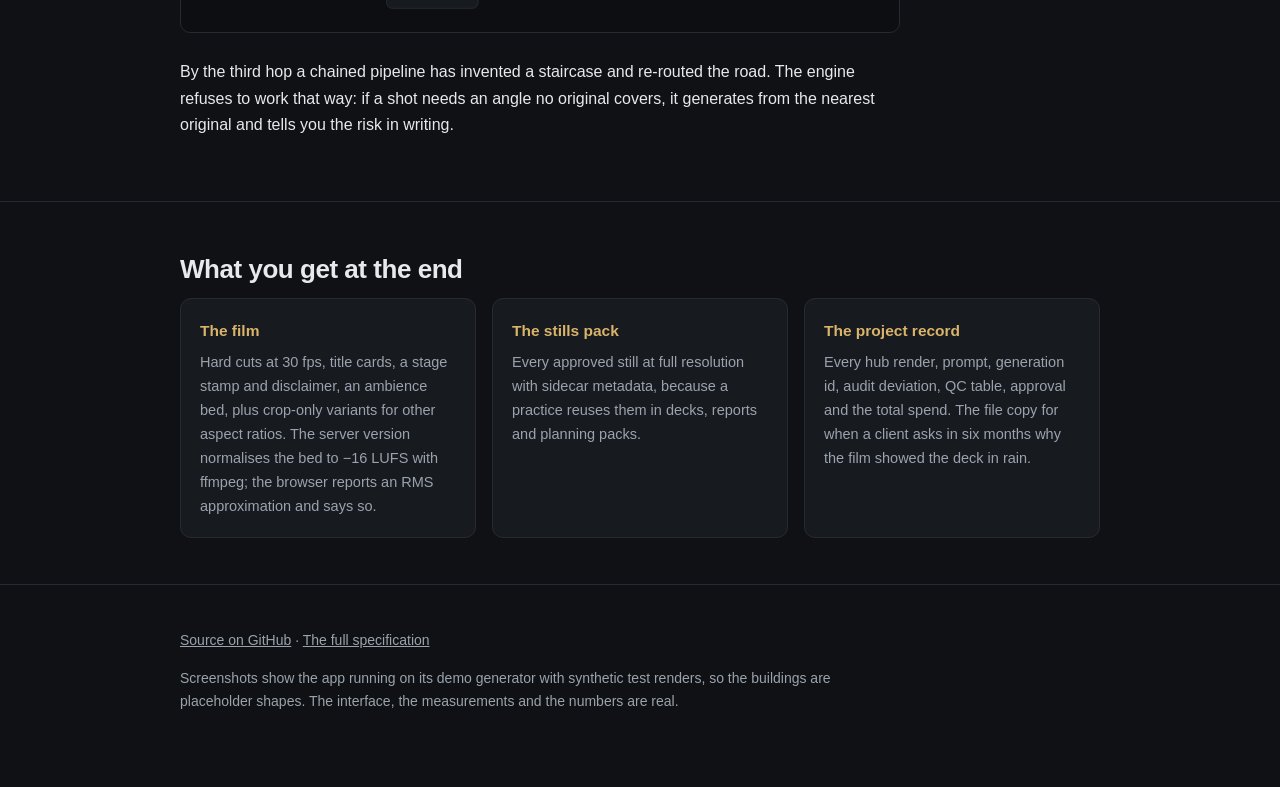
==== commit 4ab2f4d1: "Say demo generator on the pages that describe the browser version The site footers still called it t" ====
--- a/docs/index.html
+++ b/docs/index.html
@@ -73,7 +73,7 @@
 <section><div class="wrap">
   <h2>What you get at the end</h2>
   <div class="grid">
-    <div class="card"><h3>The film</h3><p>Hard cuts at 30 fps, title cards, a stage stamp and disclaimer, an ambience bed normalised to &minus;16 LUFS, plus crop-only variants for other aspect ratios.</p></div>
+    <div class="card"><h3>The film</h3><p>Hard cuts at 30 fps, title cards, a stage stamp and disclaimer, an ambience bed, plus crop-only variants for other aspect ratios. The server version normalises the bed to &minus;16 LUFS with ffmpeg; the browser reports an RMS approximation and says so.</p></div>
     <div class="card"><h3>The stills pack</h3><p>Every approved still at full resolution with sidecar metadata, because a practice reuses them in decks, reports and planning packs.</p></div>
     <div class="card"><h3>The project record</h3><p>Every hub render, prompt, generation id, audit deviation, QC table, approval and the total spend. The file copy for when a client asks in six months why the film showed the deck in rain.</p></div>
   </div>
@@ -81,7 +81,7 @@
 
 <footer><div class="wrap">
   <p><a href="https://github.com/argaurshar/Images-to-video-with-ref-video">Source on GitHub</a> · <a href="https://github.com/argaurshar/Images-to-video-with-ref-video/blob/claude/app-md-review-enhance-its81i/SPEC.md">The full specification</a></p>
-  <p>Screenshots show the app running on its mock provider with synthetic test renders, so the buildings are placeholder shapes. The interface, the measurements and the numbers are real.</p>
+  <p>Screenshots show the app running on its demo generator with synthetic test renders, so the buildings are placeholder shapes. The interface, the measurements and the numbers are real.</p>
 </div></footer>
 </body>
 </html>
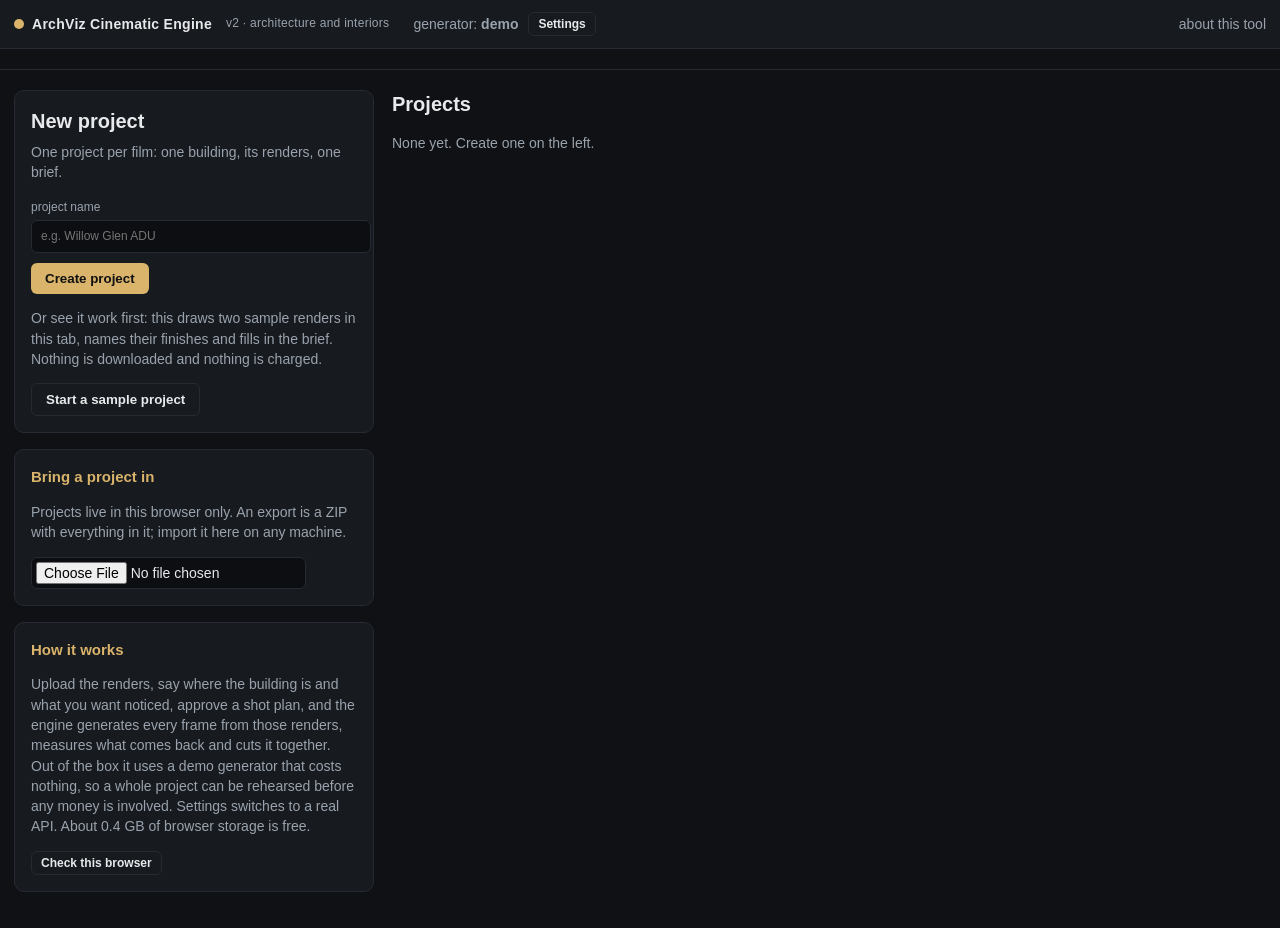
==== commit 9a4f6e8f: "Put the working tool at the site root, and fix the upload button Two things the user hit, both real." ====
--- a/docs/index.html
+++ b/docs/index.html
@@ -2,86 +2,65 @@
 <html lang="en">
 <head>
 <meta charset="utf-8">
-<meta name="viewport" content="width=device-width, initial-scale=1">
+<meta name="viewport" content="width=device-width, initial-scale=1, viewport-fit=cover">
 <title>ArchViz Cinematic Engine</title>
-<meta name="description" content="Turns an architect's or interior designer's renders into a short cinematic film across seasons and times of day, without ever redesigning the building.">
-<link rel="stylesheet" href="style.css">
+<meta name="description" content="Plan, generate, measure and cut a seasonal architectural film from your own renders. Runs entirely in the browser, on a laptop or a phone.">
 <link rel="icon" href="data:image/svg+xml,<svg xmlns=%22http://www.w3.org/2000/svg%22 viewBox=%220 0 32 32%22><circle cx=%2216%22 cy=%2216%22 r=%2210%22 fill=%22%23d9b46a%22/></svg>">
+<link rel="stylesheet" href="app/styles.css">
 </head>
 <body>
-<header class="nav"><div class="wrap">
-  <a class="brand" href="index.html"><span class="dot"></span> ArchViz Cinematic Engine</a>
-  <nav><a href="index.html" aria-current="page">Overview</a><a href="how-it-works.html">How it works</a><a href="running.html">Run it</a><a href="quality.html">Quality control</a><a href="limits.html">Limits</a><a class="navcta" href="app/">Open the tool &rarr;</a></nav>
-</div></header>
+<header class="top">
+  <a class="brand" href="#" id="home"><span class="dot"></span> ArchViz Cinematic Engine <span class="ver">v2 · architecture and interiors</span></a>
+  <div id="projbar" class="projbar"></div>
+  <div id="spend" class="spend"></div>
+  <a class="ver about" href="about/">about this tool</a>
+</header>
 
-<div class="hero"><div class="wrap">
-  <h1>Your renders, as a film.<br>Never as a redesign.</h1>
-  <p class="lede">Turns an architect's or interior designer's renders into a short cinematic film across seasons, times of day and moods. The building you drew is the one that appears.</p>
-  <div class="cta">
-    <a class="btn" href="app/">Open the tool</a>
-    <a class="btn ghost" href="how-it-works.html">See how it works</a>
-    <a class="btn ghost" href="https://github.com/argaurshar/Images-to-video-with-ref-video">Source</a>
-  </div>
-  <p class="muted" style="margin-top:14px">Runs in the browser. Nothing to install, no account, no server, and nothing you upload leaves your machine.</p>
-</div></div>
+<!-- A page whose script died shows nothing at all, which reads as a broken
+     app rather than a broken browser. Everything below reports the failure on
+     screen, before the module has had a chance to run. -->
+<div id="fatal" class="fatal" hidden></div>
+<script>
+  window.__booted = false;
+  window.__fatal = function (headline, detail) {
+    var n = document.getElementById("fatal");
+    if (!n || n.dataset.shown) return;
+    n.dataset.shown = "1";
+    n.hidden = false;
+    n.innerHTML = "<b></b><span></span><button type=\"button\">Check this browser</button>";
+    n.querySelector("b").textContent = headline;
+    n.querySelector("span").textContent = detail || "";
+    n.querySelector("button").onclick = function () {
+      if (window.selfCheck) return window.selfCheck();
+      alert(navigator.userAgent + "\n\nmodules: " + ("noModule" in HTMLScriptElement.prototype) +
+            "\nindexedDB: " + !!window.indexedDB + "\ncanvas: " + !!document.createElement("canvas").getContext("2d") +
+            "\nMediaRecorder: " + !!window.MediaRecorder);
+    };
+  };
+  addEventListener("error", function (e) {
+    window.__fatal("Something in this page failed to load.", (e.message || "script error") + (e.filename ? " (" + e.filename.split("/").pop() + ":" + e.lineno + ")" : ""));
+  });
+  addEventListener("unhandledrejection", function (e) {
+    var r = e.reason; window.__fatal("Something in this page failed.", (r && (r.message || r.detail)) || String(r));
+  });
+  // Nothing has painted after eight seconds means the module never ran: an old
+  // browser, a blocked script, or a half-finished deploy. Say which.
+  setTimeout(function () {
+    if (window.__booted) return;
+    window.__fatal("The tool did not start in this browser.",
+      ("noModule" in HTMLScriptElement.prototype)
+        ? "The page loaded but its code never ran. Reload once; if it keeps happening, open it in Chrome, Edge or Safari, and check that an extension is not blocking scripts."
+        : "This browser is too old to run JavaScript modules. Use a current Chrome, Edge, Firefox or Safari.");
+  }, 8000);
+</script>
+<script nomodule>window.__fatal("This browser cannot run the tool.", "It has no support for JavaScript modules. Use a current Chrome, Edge, Firefox or Safari.");</script>
 
-<section><div class="wrap">
-  <h2>The problem it exists for</h2>
-  <p class="sub">A practice sells design intent to homeowners, contractors, planning officers and awards juries.</p>
-  <p>Image models will happily invent a staircase, move a road or rearrange a kitchen while changing the season. That is fine for a mood board and fatal for a client presentation. This engine treats your uploaded renders as the source of truth and changes only light, weather, season, occupancy and framing.</p>
-  <div class="grid" style="margin-top:22px">
-    <div class="card"><h3>The renders are sacred</h3><p>No added floors, moved walls, swapped finishes or rearranged furniture. Exteriors and interiors each carry their own protected-element list.</p></div>
-    <div class="card"><h3>Hub and spoke, never a chain</h3><p>Every generated image references an original upload. Nothing is ever generated from a previous generation, because drift compounds at every hop.</p></div>
-    <div class="card"><h3>Measured, not eyeballed</h3><p>Every clip is scored on eight metrics before you see it. A failure is named with its cause, not hidden behind a nice thumbnail.</p></div>
-    <div class="card"><h3>A visualisation, not a study</h3><p>Sun direction is approximated from a stated compass heading. Every deliverable carries a disclaimer and an optional project-stage stamp.</p></div>
-  </div>
-</div></section>
-
-<section><div class="wrap">
-  <h2>Why drift matters</h2>
-  <p class="sub">The single rule that separates a usable film from an expensive mood board.</p>
-  <svg viewBox="0 0 720 260" style="width:100%;max-width:720px;border:1px solid var(--line);border-radius:10px;background:#0c0e11" role="img" aria-label="Diagram contrasting a chain of generations, which drifts, with a hub and spoke arrangement, which does not">
-    <defs><marker id="ar" markerWidth="7" markerHeight="7" refX="6" refY="3" orient="auto"><path d="M0 0l6 3-6 3z" fill="#5a4444"/></marker></defs>
-    <g font-family="system-ui,sans-serif">
-      <text x="18" y="26" fill="#eb5757" font-size="13" font-weight="600">Chained: each image is made from the last</text>
-      <g font-size="11">
-        <rect x="18" y="40" width="92" height="38" rx="6" fill="#171a1f" stroke="#6fcf97"/><text x="34" y="63" fill="#e8e9eb">your render</text>
-        <rect x="142" y="40" width="82" height="38" rx="6" fill="#171a1f" stroke="#3a2b2b"/><text x="167" y="63" fill="#9aa3ad">spring</text>
-        <rect x="256" y="40" width="82" height="38" rx="6" fill="#171a1f" stroke="#4a2f2f"/><text x="277" y="63" fill="#9aa3ad">summer</text>
-        <rect x="370" y="40" width="82" height="38" rx="6" fill="#171a1f" stroke="#5f3333"/><text x="392" y="63" fill="#9aa3ad">autumn</text>
-        <rect x="484" y="34" width="218" height="50" rx="6" fill="#1d1416" stroke="#eb5757"/>
-        <text x="500" y="54" fill="#eb5757">winter, plus a staircase</text><text x="500" y="70" fill="#eb5757">you never drew</text>
-        <path d="M112 59h26M226 59h26M340 59h26M454 59h26" stroke="#5a4444" stroke-width="1.5" marker-end="url(#ar)"/>
-      </g>
-      <line x1="18" y1="104" x2="702" y2="104" stroke="#262b33"/>
-      <text x="18" y="132" fill="#6fcf97" font-size="13" font-weight="600">Hub and spoke: every image is made from your render</text>
-      <g font-size="11">
-        <rect x="18" y="168" width="92" height="46" rx="6" fill="#171a1f" stroke="#6fcf97"/><text x="34" y="196" fill="#e8e9eb">your render</text>
-        <path d="M112 191L206 158M112 191L206 180M112 191L206 202M112 191L206 224" stroke="#3f5a48" stroke-width="1.4"/>
-        <rect x="206" y="146" width="92" height="24" rx="6" fill="#171a1f" stroke="#262b33"/><text x="232" y="162" fill="#9aa3ad">spring</text>
-        <rect x="206" y="168" width="92" height="24" rx="6" fill="#171a1f" stroke="#262b33"/><text x="227" y="184" fill="#9aa3ad">summer</text>
-        <rect x="206" y="190" width="92" height="24" rx="6" fill="#171a1f" stroke="#262b33"/><text x="230" y="206" fill="#9aa3ad">autumn</text>
-        <rect x="206" y="212" width="92" height="24" rx="6" fill="#171a1f" stroke="#262b33"/><text x="234" y="228" fill="#9aa3ad">winter</text>
-        <text x="322" y="185" fill="#6fcf97">every one traced back</text>
-        <text x="322" y="201" fill="#6fcf97">to what you drew</text>
-      </g>
-    </g>
-  </svg>
-  <p style="margin-top:18px">By the third hop a chained pipeline has invented a staircase and re-routed the road. The engine refuses to work that way: if a shot needs an angle no original covers, it generates from the nearest original and tells you the risk in writing.</p>
-</div></section>
-
-<section><div class="wrap">
-  <h2>What you get at the end</h2>
-  <div class="grid">
-    <div class="card"><h3>The film</h3><p>Hard cuts at 30 fps, title cards, a stage stamp and disclaimer, an ambience bed, plus crop-only variants for other aspect ratios. The server version normalises the bed to &minus;16 LUFS with ffmpeg; the browser reports an RMS approximation and says so.</p></div>
-    <div class="card"><h3>The stills pack</h3><p>Every approved still at full resolution with sidecar metadata, because a practice reuses them in decks, reports and planning packs.</p></div>
-    <div class="card"><h3>The project record</h3><p>Every hub render, prompt, generation id, audit deviation, QC table, approval and the total spend. The file copy for when a client asks in six months why the film showed the deck in rain.</p></div>
-  </div>
-</div></section>
-
-<footer><div class="wrap">
-  <p><a href="https://github.com/argaurshar/Images-to-video-with-ref-video">Source on GitHub</a> · <a href="https://github.com/argaurshar/Images-to-video-with-ref-video/blob/claude/app-md-review-enhance-its81i/SPEC.md">The full specification</a></p>
-  <p>Screenshots show the app running on its demo generator with synthetic test renders, so the buildings are placeholder shapes. The interface, the measurements and the numbers are real.</p>
-</div></footer>
+<nav id="steps" class="steps"></nav>
+<div id="next" class="next"></div>
+<main id="main" class="main"></main>
+<noscript><p style="padding:24px">This tool is the JavaScript: the planner, the image analysis, the clip measurements and the render all run in your browser. With scripting off there is nothing to show.</p></noscript>
+<div id="toast" class="toast"></div>
+<div id="modal" class="modal hidden"><div class="modal-card"><button class="close" onclick="closeModal()">×</button><div id="modal-body"></div></div></div>
+<script src="app/app.js" type="module"></script>
 </body>
-</html>+</html>
--- a/docs/app/styles.css
+++ b/docs/app/styles.css
@@ -0,0 +1,242 @@
+:root { --bg:#0f1114; --panel:#171a1f; --line:#262b33; --text:#e8e9eb; --muted:#9aa3ad; --accent:#d9b46a; --ok:#6fcf97; --warn:#f2c94c; --bad:#eb5757; --blue:#6aa9ff; }
+* { box-sizing:border-box; }
+body { margin:0; background:var(--bg); color:var(--text); font:14px/1.45 -apple-system,"Segoe UI",Helvetica,Arial,sans-serif; }
+a { color:var(--blue); }
+.top { display:flex; align-items:center; gap:24px; padding:12px 20px; border-bottom:1px solid var(--line); background:var(--panel); position:sticky; top:0; z-index:5; }
+.brand { font-weight:600; letter-spacing:.02em; display:flex; align-items:center; gap:8px; }
+.brand .dot { width:10px; height:10px; border-radius:50%; background:var(--accent); display:inline-block; }
+.brand .ver { color:var(--muted); font-weight:400; font-size:12px; margin-left:6px; }
+.projbar { flex:1; display:flex; gap:10px; align-items:center; color:var(--muted); }
+.projbar select { max-width:280px; }
+.spend { font-variant-numeric:tabular-nums; color:var(--muted); }
+.spend b { color:var(--accent); }
+.steps { display:flex; gap:4px; padding:10px 20px; border-bottom:1px solid var(--line); overflow-x:auto; }
+.steps button { background:none; border:1px solid var(--line); color:var(--muted); padding:6px 12px; border-radius:20px; cursor:pointer; white-space:nowrap; }
+.steps button.active { border-color:var(--accent); color:var(--text); }
+.steps button.done { color:var(--ok); }
+.steps button:disabled { opacity:.4; cursor:not-allowed; }
+.main { padding:20px; max-width:1300px; margin:0 auto; }
+h2 { margin:0 0 6px; font-weight:600; font-size:20px; }
+h3 { margin:18px 0 8px; font-size:15px; color:var(--accent); font-weight:600; }
+p.lead { color:var(--muted); margin:0 0 16px; max-width:820px; }
+.card { background:var(--panel); border:1px solid var(--line); border-radius:10px; padding:16px; margin-bottom:16px; }
+.row { display:flex; gap:12px; flex-wrap:wrap; align-items:flex-end; }
+label.f { display:flex; flex-direction:column; gap:4px; font-size:12px; color:var(--muted); min-width:160px; }
+label.f.wide { min-width:340px; flex:1; }
+input, select, textarea { background:#0c0e11; color:var(--text); border:1px solid var(--line); border-radius:6px; padding:7px 9px; font:inherit; }
+textarea { min-height:60px; resize:vertical; }
+input[type=file] { padding:4px; }
+button.btn { background:var(--accent); color:#111; border:none; padding:8px 14px; border-radius:6px; font-weight:600; cursor:pointer; }
+button.btn.secondary { background:transparent; color:var(--text); border:1px solid var(--line); }
+button.btn.danger { background:transparent; color:var(--bad); border:1px solid var(--bad); }
+button.btn.small { padding:4px 9px; font-size:12px; }
+button.btn:disabled { opacity:.5; cursor:not-allowed; }
+.grid { display:grid; grid-template-columns:repeat(auto-fill, minmax(260px,1fr)); gap:14px; }
+.tile { background:#0c0e11; border:1px solid var(--line); border-radius:8px; overflow:hidden; }
+.tile img, .tile video { width:100%; display:block; aspect-ratio:16/9; object-fit:cover; background:#000; }
+.tile .body { padding:10px; font-size:12px; color:var(--muted); }
+.tile .body b { color:var(--text); }
+.tile.approved { border-color:var(--ok); } .tile.rejected { opacity:.55; } .tile.chosen { border-color:var(--accent); box-shadow:0 0 0 1px var(--accent); } .tile.cut { opacity:.4; }
+.chips { display:flex; gap:6px; flex-wrap:wrap; margin:6px 0; }
+.chip { font-size:11px; padding:2px 8px; border-radius:10px; border:1px solid var(--line); color:var(--muted); cursor:pointer; user-select:none; }
+.chip.on { border-color:var(--accent); color:var(--text); background:rgba(217,180,106,.12); }
+.tag { display:inline-block; font-size:11px; padding:1px 7px; border-radius:8px; border:1px solid var(--line); color:var(--muted); margin-right:4px; }
+.tag.pass, .tag.ok { color:var(--ok); border-color:var(--ok); } .tag.minor, .tag.warn { color:var(--warn); border-color:var(--warn); } .tag.fail, .tag.bad { color:var(--bad); border-color:var(--bad); }
+table { width:100%; border-collapse:collapse; font-size:12.5px; }
+th, td { text-align:left; padding:6px 8px; border-bottom:1px solid var(--line); vertical-align:top; }
+th { color:var(--muted); font-weight:500; }
+td select, td input { width:100%; font-size:12px; padding:4px 6px; }
+.warn-list { color:var(--warn); font-size:13px; margin:8px 0; padding-left:18px; }
+.mono { font-family:ui-monospace,SFMono-Regular,Menlo,monospace; font-size:12px; white-space:pre-wrap; background:#0c0e11; border:1px solid var(--line); border-radius:6px; padding:10px; }
+.strip { display:flex; height:28px; gap:2px; margin:8px 0; }
+.strip div { flex:1; border-radius:3px; }
+.seq { list-style:none; padding:0; margin:0; display:flex; gap:10px; flex-wrap:wrap; }
+.seq li { width:200px; background:#0c0e11; border:1px solid var(--line); border-radius:8px; cursor:grab; }
+.seq li img { width:100%; aspect-ratio:16/9; object-fit:cover; display:block; }
+.seq li .body { padding:6px 8px; font-size:12px; color:var(--muted); }
+.seq li.dragging { opacity:.4; }
+.toast { position:fixed; bottom:20px; left:50%; transform:translateX(-50%); background:#222; border:1px solid var(--line); padding:10px 16px; border-radius:8px; opacity:0; transition:opacity .2s; pointer-events:none; max-width:80vw; }
+.toast.show { opacity:1; } .toast.bad { border-color:var(--bad); }
+.modal { position:fixed; inset:0; background:rgba(0,0,0,.6); display:flex; align-items:center; justify-content:center; z-index:20; }
+.modal.hidden { display:none; }
+.modal-card { background:var(--panel); border:1px solid var(--line); border-radius:10px; padding:20px; max-width:900px; width:92vw; max-height:88vh; overflow:auto; position:relative; }
+.modal .close { position:absolute; top:8px; right:10px; background:none; border:none; color:var(--muted); font-size:22px; cursor:pointer; }
+.kv { display:grid; grid-template-columns:max-content 1fr; gap:4px 14px; font-size:13px; }
+.kv div:nth-child(odd) { color:var(--muted); }
+.dropzone { border:1px dashed var(--line); border-radius:10px; padding:26px; text-align:center; color:var(--muted); }
+.dropzone.over { border-color:var(--accent); color:var(--text); }
+.num { font-variant-numeric:tabular-nums; }
+.muted { color:var(--muted); }
+.spark { width:100%; height:48px; }
+.busy { opacity:.6; pointer-events:none; }
+
+/* Phone. This is a dense tool and a plan table will always want a swipe, but
+   the page itself must not scroll sideways: the header has to wrap, and a
+   field declared 340px wide is wider than the screen. */
+@media (max-width: 760px) {
+  .top { flex-wrap:wrap; gap:10px; padding:10px 14px; position:static; }
+  .projbar { flex-basis:100%; flex-wrap:wrap; }
+  .projbar select, .projbar input { max-width:100%; flex:1 1 140px; min-width:0; }
+  .steps { padding:8px 14px; }
+  .main { padding:14px; }
+  label.f, label.f.wide { min-width:0; width:100%; }
+  .row > label.f { flex:1 1 100%; }
+  .mono { word-break:break-word; }
+  .kv { grid-template-columns:1fr; gap:2px 0; }
+  .kv div:nth-child(odd) { margin-top:8px; }
+  .seq li { width:100%; }
+  table { font-size:12px; }
+}
+
+/* ---- second pass: the parts of the interface that were in the way ---- */
+.top .brand { color:var(--text); text-decoration:none; }
+.top .about { margin-left:auto; color:var(--muted); text-decoration:none; white-space:nowrap; }
+.top .about:hover { color:var(--text); }
+.projbar .crumb { display:flex; align-items:center; gap:8px; }
+.projbar .crumb b { color:var(--text); }
+.projbar .crumb .tag { margin:0; }
+
+/* stage nav states: done, current, ready, locked */
+.steps button .st { display:inline-block; width:14px; text-align:center; margin-right:4px; color:var(--muted); }
+.steps button.done .st { color:var(--ok); }
+.steps button.locked { opacity:.55; }
+.steps button.locked .st { color:var(--warn); }
+
+/* the one line that says what to do next */
+.next { padding:10px 20px; border-bottom:1px solid var(--line); background:#121519; color:var(--muted); font-size:13px; display:flex; gap:10px; align-items:center; flex-wrap:wrap; }
+.next:empty { display:none; }
+.next b { color:var(--text); }
+.next .btn { margin-left:auto; }
+
+/* a blocked action says why, at the point of the action */
+.blocker { border:1px solid var(--warn); border-radius:8px; padding:10px 14px; color:var(--warn); background:rgba(242,201,76,.06); margin-bottom:14px; font-size:13px; }
+
+/* tappable option groups, as the spec asks, instead of a wall of selects */
+.opt { display:flex; flex-direction:column; gap:6px; }
+.opt .lbl { font-size:12px; color:var(--muted); }
+.choice { display:flex; gap:6px; flex-wrap:wrap; }
+.choice .chip { font-size:12.5px; padding:6px 12px; border-radius:16px; }
+.choice .chip.on { background:rgba(217,180,106,.16); }
+.sect { border-top:1px solid var(--line); padding-top:14px; margin-top:16px; }
+.sect:first-child { border-top:none; margin-top:0; padding-top:0; }
+.sect h3 { margin-top:0; }
+.n { display:inline-block; width:22px; height:22px; border-radius:50%; background:var(--accent); color:#111; font-weight:700; font-size:12px; text-align:center; line-height:22px; margin-right:8px; }
+
+/* project list on the start screen */
+.projects { display:grid; grid-template-columns:repeat(auto-fill, minmax(300px,1fr)); gap:14px; }
+.pcard { background:#0c0e11; border:1px solid var(--line); border-radius:10px; padding:14px; display:flex; flex-direction:column; gap:8px; }
+.pcard h4 { margin:0; font-size:15px; }
+.pcard .meta { color:var(--muted); font-size:12px; }
+.pcard .row { gap:6px; }
+.start { display:grid; grid-template-columns:minmax(280px,360px) 1fr; gap:18px; align-items:start; }
+
+/* the plan table needs room; let it scroll inside its card, not the page */
+.plan-wrap { overflow:auto; }
+.plan-wrap table { min-width:1080px; table-layout:auto; }
+.plan-wrap td select { min-width:92px; }
+.plan-wrap td.cue, .plan-wrap td.intent { width:18%; }
+.plan-wrap td.cue input, .plan-wrap td.intent input { min-width:170px; width:100%; }
+.plan-wrap td.beat input { min-width:110px; }
+.plan-wrap td .sun { display:block; color:var(--muted); font-size:11px; margin-top:4px; max-width:150px; }
+.plan-wrap td.secs { width:64px; }
+.plan-wrap td.secs input { min-width:56px; width:56px; }
+.plan-wrap tr.chapter td { background:#111419; color:var(--accent); font-size:12px; padding:4px 8px; border-bottom:1px solid var(--line); }
+
+/* compare two images against each other, the audit the spec asks the human to run */
+.compare { display:grid; grid-template-columns:1fr 1fr; gap:12px; }
+.compare figure { margin:0; }
+.compare img { width:100%; border-radius:6px; background:#000; }
+.compare figcaption { color:var(--muted); font-size:12px; margin-top:6px; }
+.lightbox img, .lightbox video { max-width:100%; max-height:70vh; display:block; margin:0 auto; border-radius:6px; background:#000; }
+.tile img { cursor:zoom-in; }
+
+/* sequence reorder without a mouse */
+.seq li .arrows { display:flex; gap:4px; padding:0 8px 8px; }
+.seq li .arrows button { flex:1; }
+
+/* The verification strip has one cell per sampled frame, which on a 25 second
+   film is about fifty. A six-pixel floor each is wider than a phone, so the
+   strip scrolls inside itself rather than pushing the page sideways. */
+.strip { overflow-x:auto; }
+.strip div { min-width:6px; }
+label.f.check { flex-direction:row; align-items:center; gap:8px; min-width:0; }
+
+@media (max-width: 760px) {
+  .start { grid-template-columns:1fr; }
+  .compare { grid-template-columns:1fr; }
+  .top .about { display:none; }
+  .next .btn { margin-left:0; }
+}
+
+/* ------------------------------------------------------------ phone pass */
+
+.dropzone .pickers { display:flex; gap:10px; justify-content:center; flex-wrap:wrap; }
+.dropzone label.btn { cursor:pointer; display:inline-block; }
+.dropzone .droptip { margin:10px 0 0; }
+.dropzone .formats { margin:6px 0 0; font-size:12px; }
+
+/* A phone has nothing to drop with, so the hint is noise there and the two
+   buttons carry the whole job. Both queries, because a browser told to emulate
+   a phone reports the narrow width reliably and the coarse pointer only
+   sometimes. */
+@media (pointer: coarse), (max-width: 760px) { .dropzone .droptip { display:none; } }
+
+@media (max-width: 760px) {
+  /* Safari zooms the page when a focused field is under 16px. Every control
+     that takes text goes to 16px on small screens for that reason alone. */
+  input, select, textarea { font-size:16px; }
+  html { -webkit-text-size-adjust:100%; }
+  /* a finger needs a bigger target than a cursor */
+  button.btn, .dropzone label.btn { min-height:44px; padding:10px 16px; }
+  input, select, textarea { min-height:44px; }
+  textarea { min-height:72px; }
+  .plan-wrap td select, .plan-wrap td input { min-height:44px; }
+  button.btn.small { min-height:36px; padding:7px 12px; font-size:13px; }
+  .chip { min-height:36px; display:inline-flex; align-items:center; }
+  .choice .chip { padding:8px 14px; }
+  .steps { gap:6px; -webkit-overflow-scrolling:touch; scroll-snap-type:x proximity; }
+  .steps button { scroll-snap-align:start; min-height:40px; }
+  /* the clip table is five columns of detail; on a phone each shot becomes a
+     block instead, so nothing is cut off and nothing needs a sideways swipe */
+  .clips-wrap table, .clips-wrap tbody, .clips-wrap tr, .clips-wrap td { display:block; width:auto; }
+  .clips-wrap thead { display:none; }
+  .clips-wrap tr { border:1px solid var(--line); border-radius:10px; margin-bottom:12px; padding:10px; background:#0c0e11; }
+  .clips-wrap td { border:none; padding:6px 0; }
+  .clips-wrap td[style*="width:220px"] { width:auto !important; }
+  .tile img, .tile video { aspect-ratio:4/3; }
+  .modal-card { width:96vw; max-height:92vh; padding:16px; }
+  .lightbox img, .lightbox video { max-height:56vh; }
+  .grid { grid-template-columns:1fr; }
+  .projects { grid-template-columns:1fr; }
+  .pcard .row { flex-wrap:wrap; }
+  .strip { height:22px; }
+  .strip div { min-width:3px; }
+  .next { position:sticky; top:0; z-index:4; }
+}
+
+/* a notched phone in landscape puts the interface under the sensor housing */
+@supports (padding: max(0px)) {
+  .top, .steps, .next, .main { padding-left:max(14px, env(safe-area-inset-left)); padding-right:max(14px, env(safe-area-inset-right)); }
+}
+
+/* Off screen, but still rendered. An input with display:none cannot be opened
+   by a click in Safari, which is how a hidden file input becomes an upload
+   button that silently does nothing. */
+.visually-hidden {
+  position:absolute; width:1px; height:1px; margin:-1px; padding:0; border:0;
+  clip:rect(0 0 0 0); clip-path:inset(50%); overflow:hidden; white-space:nowrap;
+}
+
+/* The failure banner. A page whose script died shows nothing at all, and a
+   blank page reads as a broken tool rather than a broken browser. */
+.fatal { margin:12px 16px; padding:14px 16px; border-radius:10px; border:1px solid #6b2b2b;
+  background:#2a1616; color:#f3d9d9; flex-wrap:wrap; gap:8px 14px; align-items:center; }
+/* hidden wins: a class that sets display would otherwise beat the attribute and
+   leave an empty red bar across a page where nothing is wrong */
+.fatal[hidden] { display:none; }
+.fatal:not([hidden]) { display:flex; }
+.fatal b { font-size:15px; }
+.fatal span { opacity:.85; font-size:13px; word-break:break-word; }
+.fatal button { margin-left:auto; min-height:38px; padding:8px 14px; border-radius:8px; cursor:pointer;
+  border:1px solid #8a4a4a; background:#3a1e1e; color:#f3d9d9; font:inherit; }
+.kv.check .tag { margin-right:6px; }
